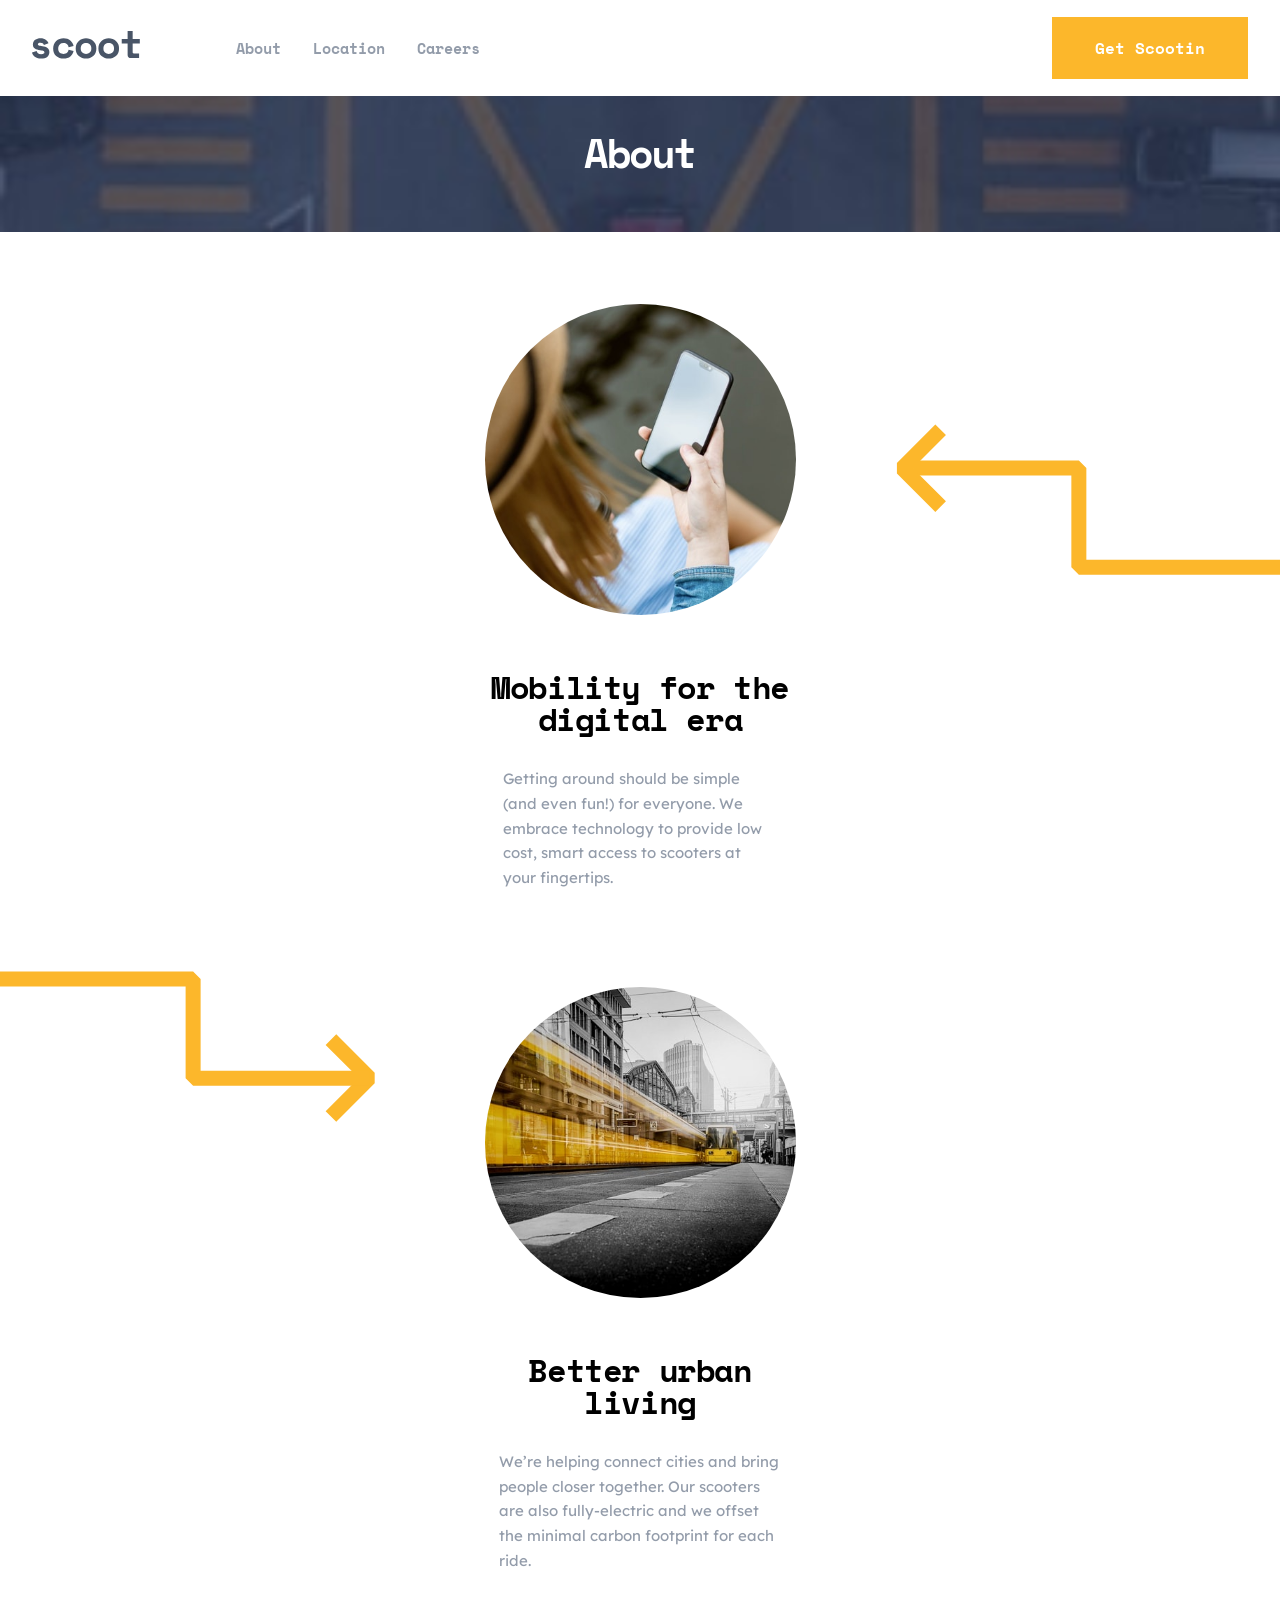
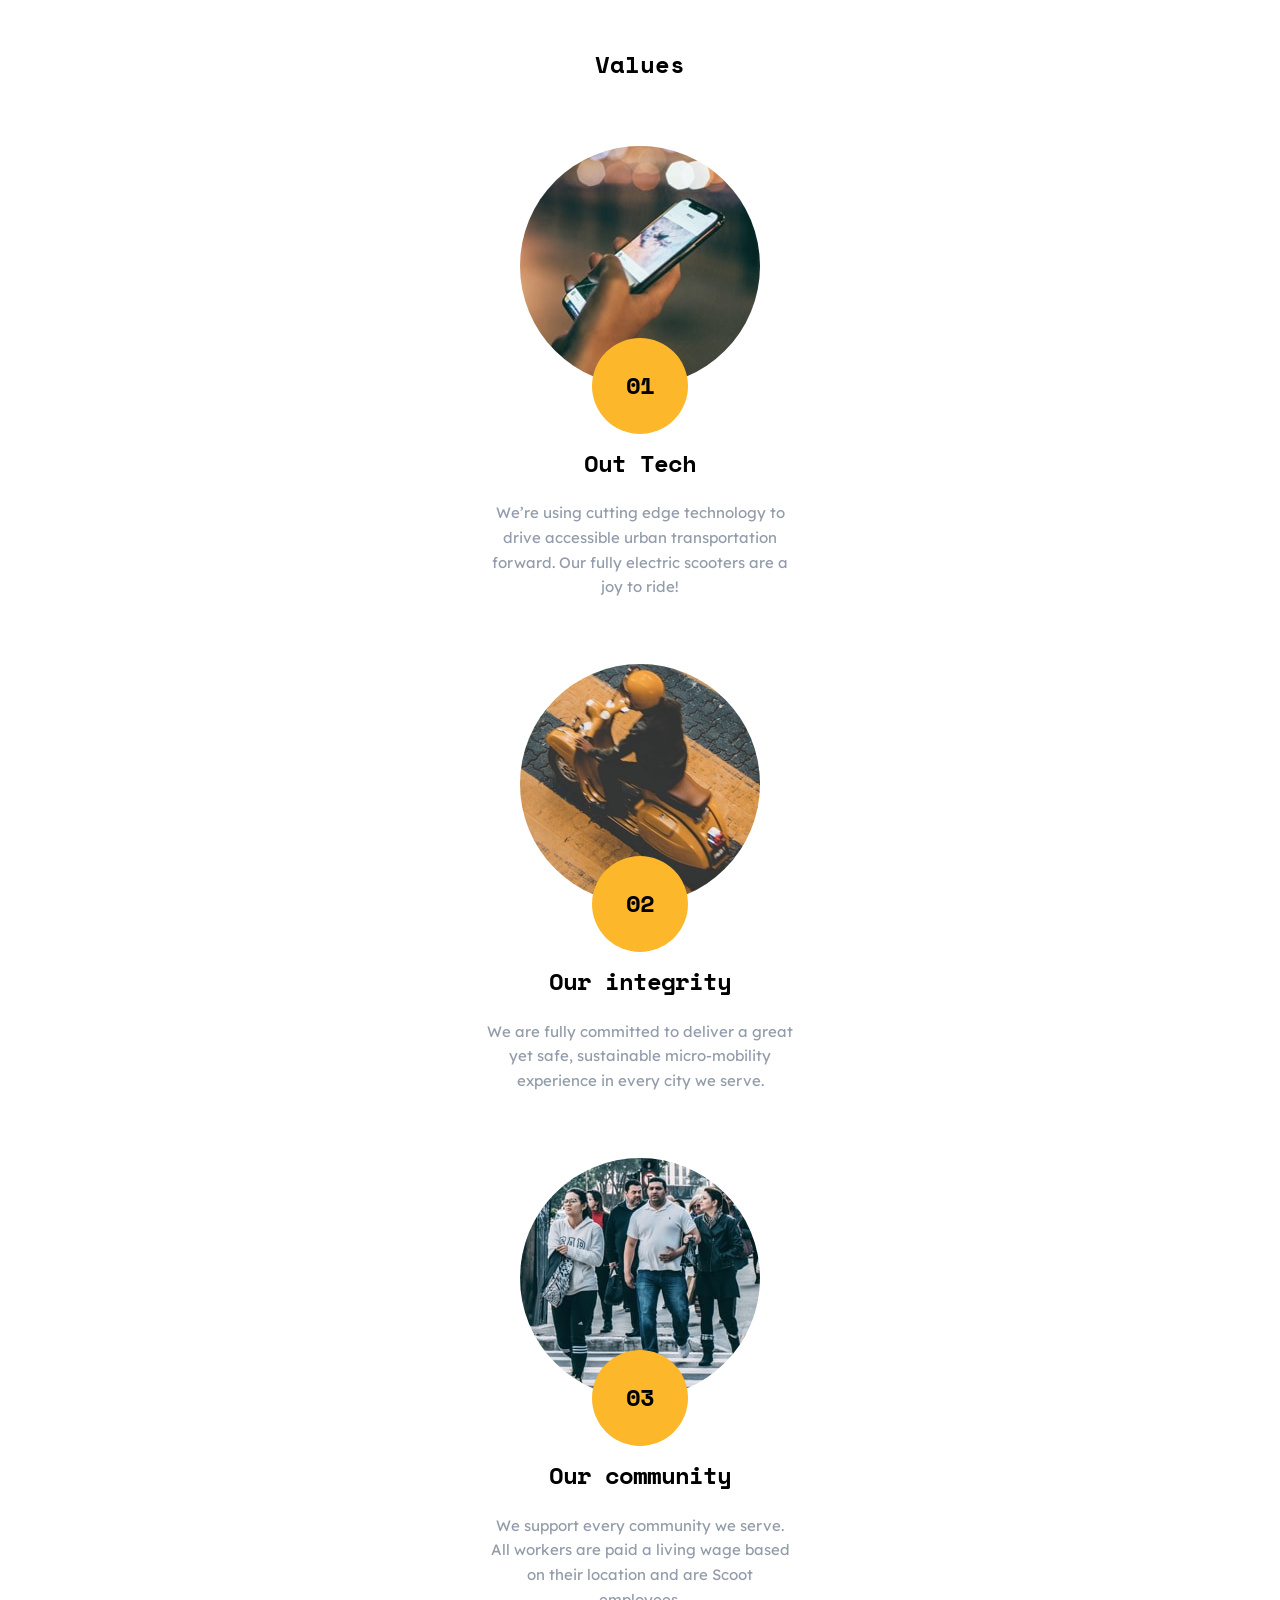
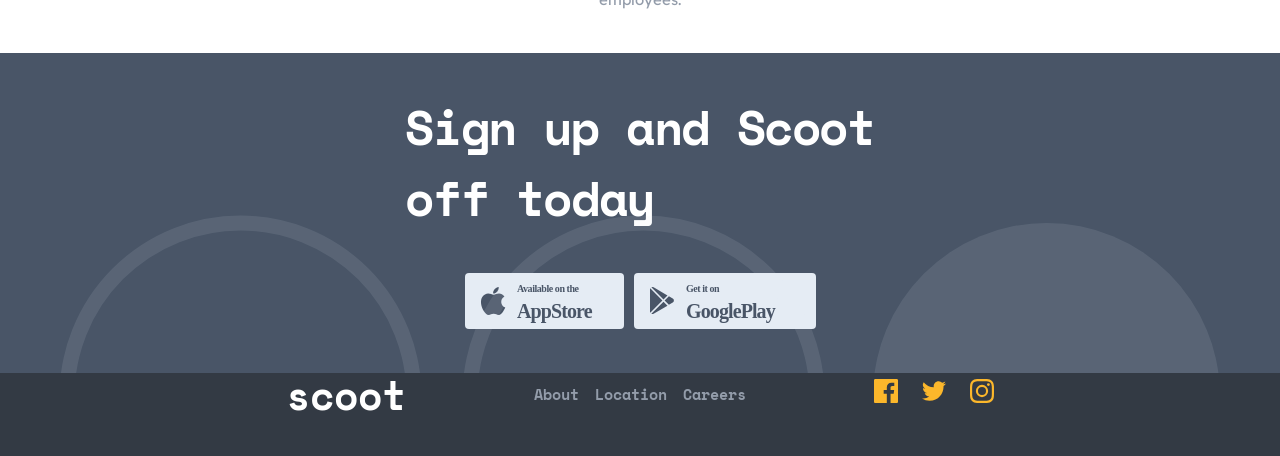
==== about.html @ b66b4c36 "feat: :sparkles: about.html added values section, html elements and styles" ====
<!doctype html>
<html lang="en">
  <head>
    <meta charset="UTF-8" />
    <meta name="viewport" content="width=device-width, initial-scale=1.0" />
    <link
      rel="icon"
      type="image/png"
      sizes="32x32"
      href="./images/favicon-32x32.png"
    />
    <link rel="stylesheet" href="about.css" />
    <script src="./script.js" defer></script>
    <title>Frontend Mentor | Scoot About</title>
  </head>
  <body>
    <div class="content-container">
      <header>
        <div class="logo-nav-wrapper">
          <div id="menuIcon" class="menu-icon"></div>
          <a href="index.html">
            <img class="header-logo" src="./assets/logo.svg" alt="scoot logo" />
          </a>
          <nav class="header-nav">
            <a class="header-link" href="#">About</a>
            <a class="header-link" href="#">Location</a>
            <a class="header-link" href="#">Careers</a>
          </nav>
        </div>
        <a class="header-btn" href="#">Get Scootin</a>
        <div id="mobileMenu" class="mobile-menu">
          <nav class="mobile-menu-nav">
            <a class="mobile-nav-link" href="#">About</a>
            <a class="mobile-nav-link" href="#">Location</a>
            <a class="mobile-nav-link" href="#">Careers</a>
          </nav>
          <a class="mobile-nav-button" href="#">Get Scootin</a>
        </div>
      </header>
      <main>
        <section class="about-header-section">
          <h1>About</h1>
        </section>
        <section class="about-hero-container">
          <article class="about-article">
            <img
              class="about-left-up-arrow"
              src="./assets/patterns/left-upward-arrow.svg"
              alt=""
            />
            <img
              class="article-image"
              src="./assets/images/digital-era.jpg"
              alt="Person holding a smartphone with a blank screen, wearing a light blue striped shirt and tan hat, standing outdoors against a blurred natural background. The scene conveys a contemporary, connected lifestyle with a calm and focused mood."
            />
            <div class="about-text-container">
              <h2 class="article-header">Mobility for the digital era</h2>
              <p class="article-text">
                Getting around should be simple (and even fun!) for everyone. We
                embrace technology to provide low cost, smart access to scooters
                at your fingertips.
              </p>
            </div>
          </article>
          <article class="about-article">
            <img
              class="about-right-down-arrow"
              src="./assets/patterns/right-arrow.svg"
              alt="Decorative right downward arrow pattern"
            />
            <img
              class="article-image"
              src="./assets/images/better-living.jpg"
              alt="Person holding a smartphone with a blank screen, wearing a light blue striped shirt and tan hat, standing outdoors against a blurred natural background. The scene conveys a contemporary, connected lifestyle with a calm and focused mood."
            />
            <div class="about-text-container">
              <h2 class="article-header header-two">Better urban living</h2>
              <p class="article-text article-text-two">
                We’re helping connect cities and bring people closer together.
                Our scooters are also fully-electric and we offset the minimal
                carbon footprint for each ride.
              </p>
            </div>
          </article>
        </section>
        <section class="values-section">
          <h2 class="values-header">Values</h2>
          <article class="value-item">
            <div class="value-image-container">
              <img
                class="value-image"
                src="./assets/images/our-tech.jpg"
                alt="A hand holding a smartphone with a thumb interacting with the touchscreen, showing a mobile app; blurred city lights in the background at night create a warm bokeh atmosphere, conveying a calm connected mood"
              />
              <div class="value-image-number-wrapper">
                <p class="value-number">01</p>
              </div>
            </div>
            <div class="value-text-container">
              <h3 class="value-sub-header">Out Tech</h3>
              <p class="value-main-text">
                We’re using cutting edge technology to drive accessible urban
                transportation forward. Our fully electric scooters are a joy to
                ride!
              </p>
            </div>
          </article>
          <article class="value-item">
            <div class="value-image-container">
              <img
                class="value-image"
                src="./assets/images/our-integrity.jpg"
                alt="Symbolic representation of integrity and trust"
              />
              <div class="value-image-number-wrapper">
                <p class="value-number">02</p>
              </div>
            </div>
            <div class="value-text-container">
              <h3 class="value-sub-header">Our integrity</h3>
              <p class="value-main-text">
                We are fully committed to deliver a great yet safe, sustainable
                micro-mobility experience in every city we serve.
              </p>
            </div>
          </article>
          <article class="value-item">
            <div class="value-image-container">
              <img
                class="value-image"
                src="./assets/images/our-community.jpg"
                alt="Community members coming together"
              />
              <div class="value-image-number-wrapper">
                <p class="value-number">03</p>
              </div>
            </div>
            <div class="value-text-container">
              <h3 class="value-sub-header">Our community</h3>
              <p class="value-main-text">
                We support every community we serve. All workers are paid a
                living wage based on their location and are Scoot employees.
              </p>
            </div>
          </article>
        </section>
      </main>
      <footer>
        <section class="download-section">
          <h2 class="download-title">Sign up and Scoot <br />off today</h2>
          <div class="download-links">
            <img
              class="store-link"
              src="./assets/icons/app-store.svg"
              alt="App Store download badge that reads Available on the AppStore"
              loading="lazy"
            />
            <img
              class="store-link"
              src="./assets/icons/google-play.svg"
              alt="Google Play download badge"
              loading="lazy"
            />
          </div>
          <img
            class="download-circles"
            src="./assets/patterns/semi-circles.svg"
            alt="Decorative semi-circle pattern"
          />
        </section>
        <section class="main-footer">
          <div class="footer-content">
            <h3 class="footer-title">scoot</h3>
            <nav class="footer-nav">
              <a class="footer-link" href="#">About</a>
              <a class="footer-link" href="#">Location</a>
              <a class="footer-link" href="#">Careers</a>
            </nav>
            <div class="social-link-container">
              <a class="social-link" href="#"
                ><img src="./assets/icons/facebook.svg" alt=""
              /></a>
              <a class="social-link" href="#"
                ><img src="./assets/icons/twitter.svg" alt=""
              /></a>
              <a class="social-link" href="#"
                ><img src="./assets/icons/instagram.svg" alt=""
              /></a>
            </div>
          </div>
        </section>
      </footer>
    </div>
  </body>
</html>
---- about.css ----
/* || Global Reset */

* {
  box-sizing: border-box;
  margin: 0;
  padding: 0;
}

/* || Colours & Font Styles */

:root {
  --neutral-950: #000;
  --neutral-300: #d8d8d8;
  --neutral-0: #fff;
  --slate-700: #333a44;
  --slate-600: #495567;
  --slate-400: #939caa;
  --slate-100: #e5ecf4;
  --slate-50: #f2f5f9;
  --amber-400: #fcb72b;
  --amber-50: #fff4df;
  --navy-800: #2f3b59;

  --txt-1-fs: 56px;
  --txt-1-ls: -2.5008px;
  --txt-1-fw: 700;
  --txt-2-fs: 48px;
  --txt-2-ls: -2px;
  --txt-2-fw: 700;
  --txt-3-fs: 40px;
  --txt-3-ls: -1.7504px;
  --txt-3-fw: 700;
  --txt-4-fs: 32px;
  --txt-4-ls: -1.4px;
  --txt-4-fw: 700;
  --txt-5-fs: 24px;
  --txt-5-ls: -1px;
  --txt-5-fw: 700;
  --txt-5-lh: 115%;
  --txt-6-fs: 20px;
  --txt-6-ls: 0.6px;
  --txt-6-fw: 700;
  --txt-6-lh: 120%;
  --txt-7-fs: 18px;
  --txt-7-ls: 0.8px;
  --txt-7-fw: 700;
  --txt-7-lh: 135%;
  --txt-8-fs: 15px;
  --txt-8-fw: 700;
  --txt-8-lh: 165%;
  --txt-9-fs: 10px;
  --txt-9-ls: 0.4496px;
  --txt-9-lh: 150%;
  --txt-9-fw: 700;
  --txt-10-fs: 15px;
  --txt-10-fw: 400;
  --txt-10-lh: 165%;
}

/* || Fonts */

@font-face {
  font-style: normal;
  font-weight: 400;
  src: url('./assets/fonts/space-mono-v17-latin-regular.woff2') format('woff2');
  font-family: 'Space Mono';
  font-display: swap;
}

@font-face {
  font-style: normal;
  font-weight: 700;
  src: url('./assets/fonts/space-mono-v17-latin-700.woff2') format('woff2');
  font-family: 'Space Mono';
  font-display: swap;
}

@font-face {
  font-style: normal;
  font-weight: 400;
  src: url('./assets/fonts/lexend-deca-v25-latin-regular.woff2') format('woff2');
  font-family: 'Lexend Deca';
  font-display: swap;
}

/* || Main Styles */

html {
  overflow-x: hidden;
  scroll-behavior: smooth;
}

body {
  overflow-x: hidden;
  scroll-behavior: smooth;
  font-family: 'Space Mono', Arial, Helvetica, sans-serif;
}

.content-container {
  margin-inline: auto;
  width: min(100%, 1440px);
  overflow-x: hidden;
}

/* Header */

header {
  position: fixed;
  top: 0;
  left: 50%;
  transform: translateX(-50%);
  z-index: 99;
  background-color: var(--neutral-0);
  padding: 24px 32px;
  width: min(100%, 1440px);
  max-width: 1440px;
}

.menu-icon {
  transition: background-image 0.2s ease-in-out;
  cursor: pointer;
  margin-inline-end: 117.8496px;
  background-image: url(./assets/icons/hamburger.svg);
  width: 20px;
  height: 16px;
}

.menu-icon-close {
  background-image: url(./assets/icons/close.svg);
}

.logo-nav-wrapper {
  display: flex;
  align-items: center;
  gap: 16px;
}

.header-logo {
  width: 75.5008px;
  height: 20px;
}

.header-nav {
  display: none;
  gap: 32px;
}

.header-btn {
  display: none;
  transition:
    background-color 0.2s,
    color 0.2s ease-in-out;
  cursor: pointer;
  border: 3.2px solid var(--amber-400);
  background-color: var(--amber-400);
  padding: 16px 40px;
  color: var(--neutral-0);
  font-weight: 700;
  font-family: 'Space Mono', Arial, Helvetica, sans-serif;
  text-decoration: none;
}

.header-btn:hover {
  background-color: var(--neutral-0);
  color: var(--amber-400);
}

.header-link {
  transition: color 0.2s ease-in-out;
  cursor: pointer;
  color: var(--slate-400);
  font-weight: var(--txt-8-fw);
  font-size: var(--txt-8-fs);
  line-height: var(--txt-8-lh);
  text-decoration: none;
}

.header-link:hover {
  color: var(--navy-800);
}

/* Mobile Menu */

.mobile-menu {
  display: flex;
  position: absolute;
  top: 68.8px;
  left: 0;
  flex-direction: column;
  justify-content: space-between;
  transform: translateX(-100%);
  opacity: 0;
  z-index: 99;
  transition: all 0.2s ease-in-out;
  background-color: var(--slate-700);
  padding: 24px 32px;
  width: 256px;
  height: 599px;
  pointer-events: none;
}

.show {
  transform: translateX(0%);
  opacity: 1;
  pointer-events: auto;
}

.mobile-menu-nav {
  display: flex;
  flex-direction: column;
  gap: 24px;
  margin-block-start: 16px;
}

.mobile-nav-link {
  transition: color 0.2s ease-in-out;
  cursor: pointer;
  color: var(--neutral-0);
  font-weight: var(--txt-8-fw);
  font-size: var(--txt-8-fs);
  line-height: var(--txt-8-lh);
  text-decoration: none;
}

.mobile-nav-link:hover {
  color: var(--amber-400);
}

.mobile-nav-button {
  display: block;
  transition:
    background-color 0.2s ease-in-out,
    color 0.2s ease-in-out;
  cursor: pointer;
  border: 3.2px solid var(--amber-400);
  background-color: var(--amber-400);
  padding: 16px 0;
  width: 182px;
  color: var(--neutral-0);
  font-weight: 700;
  font-family: 'Space Mono', Arial, Helvetica, sans-serif;
  text-align: center;
  text-decoration: none;
}

.mobile-nav-button:hover {
  background-color: transparent;
  color: var(--amber-400);
}

/* About Header Section */

.about-left-up-arrow {
  position: absolute;
  top: 7.5rem;
  right: -22.3rem;
}

.about-header-section {
  display: flex;
  justify-content: center;
  align-items: center;
  opacity: 0;
  transition: opacity 0.6s ease;
  margin: 4.5rem 0;
  background-image: url(./assets/images/about-hero-mobile.jpg);
  background-size: cover;
  height: 10rem;
}

h1 {
  color: var(--neutral-0);
  font-weight: var(--txt-3-fw);
  font-size: var(--txt-3-fs);
  letter-spacing: var(--txt-3-ls);
}

/* About Hero Section */

.about-hero-container {
  display: flex;
  flex-direction: column;
  gap: 6rem;
  opacity: 0;
  transition: opacity 0.6s ease;
  margin-block-end: 4.5rem;
}

.about-article {
  display: flex;
  position: relative;
  flex-direction: column;
  align-items: center;
  gap: 3.5rem;
}

.article-image {
  border-radius: 50%;
  width: 311px;
  height: 311px;
}

.about-text-container {
  display: flex;
  flex-direction: column;
  align-items: center;
  gap: 2rem;
}

.article-header {
  width: 20ch;
  color: var(--neutral-950);
  font-weight: var(--txt-4-fw);
  font-size: var(--txt-4-fs);
  line-height: 100%;
  letter-spacing: var(--txt-4-ls);
  text-align: center;
}

.header-two {
  width: 16ch;
}

.article-text {
  padding: 0 1rem;
  width: 34ch;
  color: var(--slate-400);
  font-weight: var(--txt-10-fw);
  font-size: var(--txt-10-fs);
  line-height: var(--txt-10-lh);
  font-family: 'Lexend Deca', Arial, Helvetica, sans-serif;
}

.article-text-two {
  width: 35ch;
}

.about-right-down-arrow {
  position: absolute;
  top: -1rem;
  left: -4.8rem;
}

/* Values Section */

.values-section {
  gap: 4rem;
  opacity: 0;
  transition: opacity 0.6s ease;
}

.values-section,
.value-item,
.value-image-container,
.value-text-container {
  display: flex;
  flex-direction: column;
  align-items: center;
}

.value-item {
  gap: 4rem;
}

.value-image-container {
  position: relative;
}

.value-image {
  border-radius: 50%;
}

.value-image-number-wrapper {
  display: flex;
  position: absolute;
  bottom: -3rem;
  justify-content: center;
  align-items: center;
  border-radius: 50%;
  background-color: var(--amber-400);
  width: 6rem;
  height: 6rem;
}

.value-number,
.value-sub-header {
  font-weight: var(--txt-5-fw);
  font-size: var(--txt-5-fs);
  line-height: var(--txt-5-lh);
  letter-spacing: var(--txt-5-ls);
}

.value-text-container {
  gap: 1.5rem;
  text-align: center;
}

.value-main-text {
  width: 34ch;
  color: var(--slate-400);
  font-weight: var(--txt-10-fw);
  font-size: var(--txt-10-fs);
  line-height: var(--txt-10-lh);
  font-family: 'Lexend Deca', Arial, Helvetica, sans-serif;
}

/* Download Section */

.download-section {
  display: flex;
  position: relative;
  flex-direction: column;
  justify-content: center;
  align-items: center;
  transform: translateY(40px);
  opacity: 0;
  transition:
    opacity 0.6s ease,
    transform 0.6s ease;
  background-color: var(--slate-600);
  height: 320px;
}

.download-title {
  margin-block-end: 40px;
  color: var(--neutral-0);
  font-weight: var(--txt-4-fw);
  font-size: clamp(var(--txt-4-fs), 5vw, 48px);
  letter-spacing: var(--txt-4-ls);
}

.store-link {
  cursor: pointer;
}

.download-circles {
  display: none;
  position: absolute;
  bottom: 0;
}

/* Main Footer */

.main-footer {
  display: flex;
  justify-content: center;
  align-items: center;
  background-color: var(--slate-700);
  height: 438px;
}

.footer-title {
  color: var(--neutral-0);
  font-size: 40px;
  text-align: center;
}

.footer-nav {
  display: flex;
  flex-direction: column;
  gap: 16px;
  margin-block-end: 48px;
}

.social-link-container {
  display: flex;
  gap: 24px;
}

.social-link {
  cursor: pointer;
}

.social-link:hover {
  animation: 1s jiggle;
}

@keyframes jiggle {
  0% {
    transform: rotate(-20deg);
  }
  25% {
    transform: rotate(40deg);
  }
  50% {
    transform: rotate(-40deg);
  }
  100% {
    transform: rotate(20deg);
  }
}

.footer-content {
  display: flex;
  flex-direction: column;
  gap: 40px;
}

.footer-link {
  transition: color 0.2s ease-in-out;
  color: var(--slate-400);
  font-weight: var(--txt-8-fw);
  font-size: var(--txt-8-fs);
  line-height: var(--txt-8-lh);
  text-align: center;
  text-decoration: none;
}

.footer-link:hover {
  color: var(--neutral-0);
}

/* Fade in for sections */

.section-visible {
  opacity: 1;
}

/* || Media Queries */

/* Tablet */

@media screen and (min-width: 720px) {
  header {
    display: flex;
    justify-content: space-between;
    align-items: center;
    width: 100%;
    height: 96px;
  }

  .menu-icon {
    display: none;
  }

  .logo-nav-wrapper {
    gap: 96px;
  }

  .header-logo {
    width: 107.8192px;
    height: 28.56px;
  }

  .header-nav {
    display: flex;
  }

  .header-btn {
    display: block;
  }

  .download-circles {
    display: block;
  }

  .main-footer {
    padding: 32px 0;
    height: auto;
  }

  .footer-content {
    gap: 128px;
  }

  .footer-content,
  .footer-nav {
    flex-direction: row;
  }

  .footer-nav,
  .social-link-container {
    align-items: center;
    margin-block-end: 0;
  }
}

/* Desktop */

@media screen and (min-width: 1440px) {
  header {
    padding: 48px 0;
    width: min(100%, 1440px);
  }

  .download-section {
    flex-direction: row;
    justify-content: space-between;
    padding: 0 128px;
  }

  .download-title {
    text-align: left;
  }

  .download-circles {
    right: -160px;
    bottom: 0;
  }

  .footer-content {
    justify-content: space-around;
    gap: 384px;
  }
}

@media (prefers-reduced-motion: reduce) {
  .section-visible {
    transform: none;
    opacity: none;
  }

  .social-link:hover {
    animation: none;
  }
}
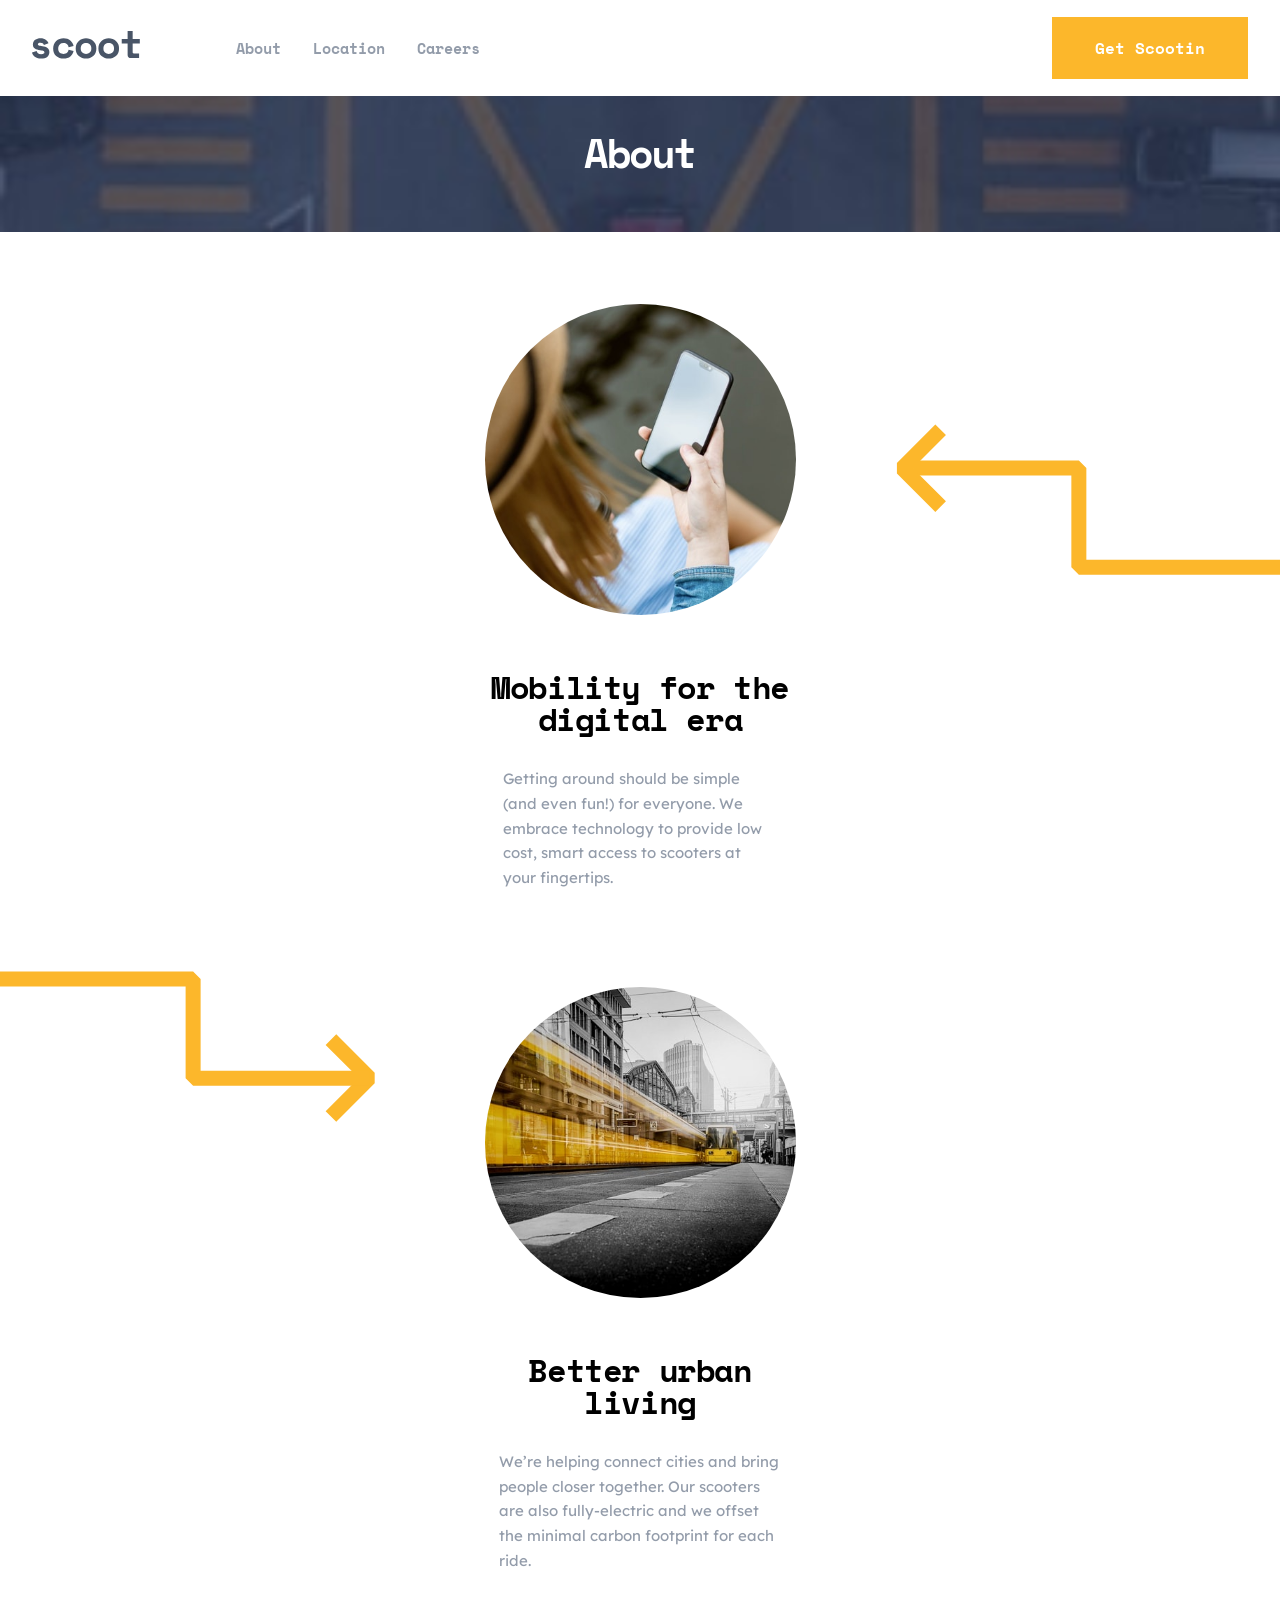
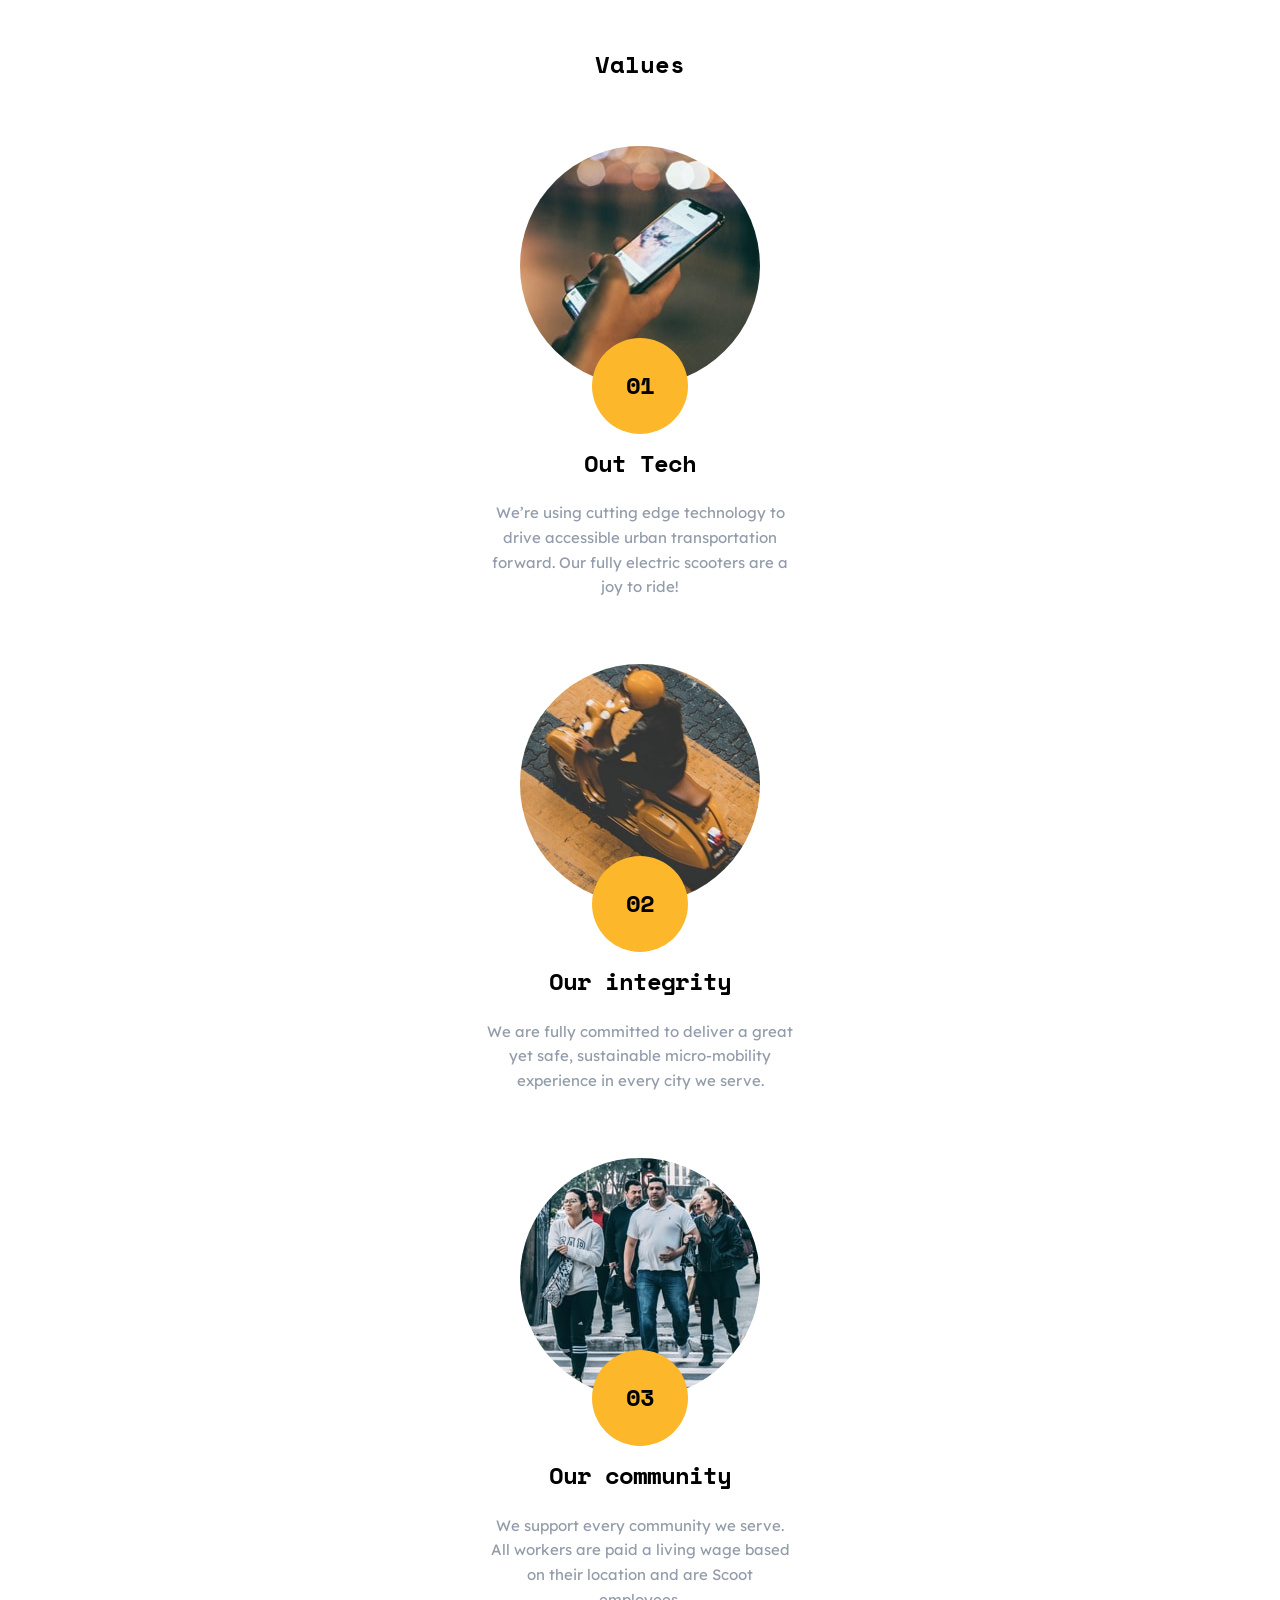
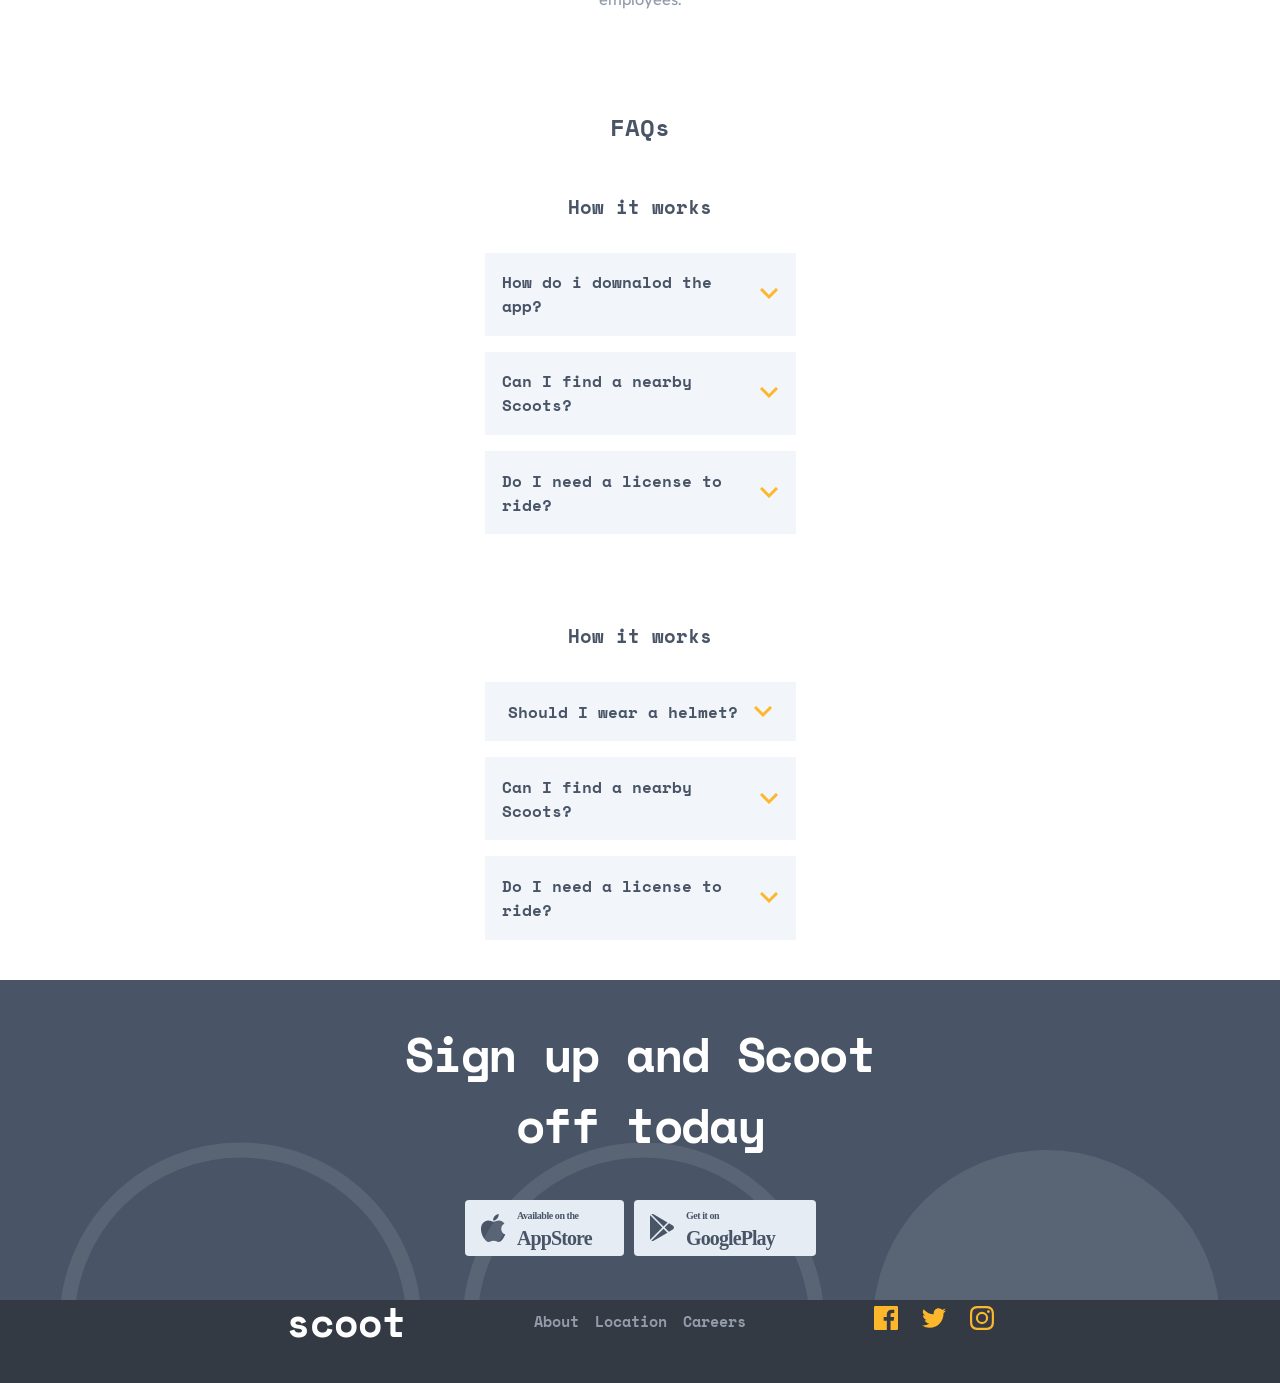
==== commit 625f6846: "feat: :sparkles: about.html FAQ Section added, html elements, styles & JS functionality" ====
--- a/about.html
+++ b/about.html
@@ -144,6 +144,111 @@
             </div>
           </article>
         </section>
+        <section class="faq-section">
+          <h2 class="faq-header">FAQs</h2>
+          <h3 class="faq-sub-header">How it works</h3>
+          <div class="faq-item-container faq-one">
+            <div class="faq-item">
+              <div class="faq-question-dropdown-wrapper">
+                <h4 class="faq-question">How do i downalod the app?</h4>
+                <img
+                  class="chevron"
+                  src="./assets/icons/chevron.svg"
+                  alt="chevron icon"
+                />
+              </div>
+              <p class="faq-answer">
+                To download the Scoot app, you can search “Scoot” in both the
+                App and Google Play stores. An even simpler way to do it would
+                be to click the relevant link at the bottom of this page and
+                you’ll be re-directed to the correct page.
+              </p>
+            </div>
+            <div class="faq-item">
+              <div class="faq-question-dropdown-wrapper">
+                <h4 class="faq-question">Can I find a nearby Scoots?</h4>
+                <img
+                  class="chevron"
+                  src="./assets/icons/chevron.svg"
+                  alt="chevron icon"
+                />
+              </div>
+              <p class="faq-answer">
+                To download the Scoot app, you can search “Scoot” in both the
+                App and Google Play stores. An even simpler way to do it would
+                be to click the relevant link at the bottom of this page and
+                you’ll be re-directed to the correct page.
+              </p>
+            </div>
+            <div class="faq-item">
+              <div class="faq-question-dropdown-wrapper">
+                <h4 class="faq-question">Do I need a license to ride?</h4>
+                <img
+                  class="chevron"
+                  src="./assets/icons/chevron.svg"
+                  alt="chevron icon"
+                />
+              </div>
+              <p class="faq-answer">
+                To download the Scoot app, you can search “Scoot” in both the
+                App and Google Play stores. An even simpler way to do it would
+                be to click the relevant link at the bottom of this page and
+                you’ll be re-directed to the correct page.
+              </p>
+            </div>
+          </div>
+          <h3 class="faq-sub-header">How it works</h3>
+          <div class="faq-item-container">
+            <div class="faq-item">
+              <div class="faq-question-dropdown-wrapper">
+                <h4 class="faq-question">Should I wear a helmet?</h4>
+                <img
+                  class="chevron"
+                  src="./assets/icons/chevron.svg"
+                  alt="chevron icon"
+                />
+              </div>
+              <p class="faq-answer">
+                Yes, please do! All cities have different laws. But we strongly
+                strongly strongly recommend always wearing a helmet regardless
+                of the local laws. We like you and we want you to be as safe as
+                possible while Scooting.
+              </p>
+            </div>
+            <div class="faq-item">
+              <div class="faq-question-dropdown-wrapper">
+                <h4 class="faq-question">Can I find a nearby Scoots?</h4>
+                <img
+                  class="chevron"
+                  src="./assets/icons/chevron.svg"
+                  alt="chevron icon"
+                />
+              </div>
+              <p class="faq-answer">
+                To download the Scoot app, you can search “Scoot” in both the
+                App and Google Play stores. An even simpler way to do it would
+                be to click the relevant link at the bottom of this page and
+                you’ll be re-directed to the correct page.
+              </p>
+            </div>
+            <div class="faq-item">
+              <div class="faq-question-dropdown-wrapper">
+                <h4 class="faq-question">Do I need a license to ride?</h4>
+                <img
+                  class="chevron"
+                  src="./assets/icons/chevron.svg"
+                  alt="chevron icon"
+                />
+              </div>
+              <p class="faq-answer">
+                To download the Scoot app, you can search “Scoot” in both the
+                App and Google Play stores. An even simpler way to do it would
+                be to click the relevant link at the bottom of this page and
+                you’ll be re-directed to the correct page.
+              </p>
+            </div>
+          </div>
+        </section>
       </main>
       <footer>
         <section class="download-section">
--- a/about.css
+++ b/about.css
@@ -347,6 +347,7 @@
   gap: 4rem;
   opacity: 0;
   transition: opacity 0.6s ease;
+  margin-block-end: 6rem;
 }
 
 .values-section,
@@ -404,6 +405,76 @@
   font-family: 'Lexend Deca', Arial, Helvetica, sans-serif;
 }
 
+/* FAQ Section */
+
+.faq-section,
+.faq-item-container,
+.faq-item {
+  display: flex;
+  flex-direction: column;
+  align-items: center;
+}
+
+.faq-item-container {
+  gap: 1rem;
+}
+.faq-header {
+  margin-block-end: 3rem;
+  color: var(--slate-600);
+}
+
+.faq-sub-header {
+  margin-block-end: 2rem;
+  color: var(--slate-600);
+}
+
+.faq-item {
+  display: flex;
+  flex-direction: column;
+
+  background-color: var(--slate-50);
+  padding: 1.1rem;
+  width: 19.4375rem;
+  height: auto;
+}
+
+.faq-question-dropdown-wrapper {
+  display: flex;
+  justify-content: space-between;
+  align-items: center;
+  gap: 1rem;
+}
+
+.faq-question {
+  color: var(--slate-600);
+}
+
+.faq-answer {
+  opacity: 0;
+  transition: opacity 0.2ms ease-in-out;
+  padding-top: 0;
+  height: 0;
+  color: var(--slate-400);
+  font-weight: var(--txt-10-fw);
+  font-size: var(--txt-10-fs);
+  line-height: var(--txt-10-lh);
+  font-family: 'Lexend Deca', Arial, Helvetica, sans-serif;
+  letter-spacing: var(--txt-10-ls);
+}
+
+.faq-answer.show-answer {
+  opacity: 1;
+  padding-top: 1.5rem;
+  height: auto;
+}
+
+.faq-one {
+  margin-block-end: 5.5rem;
+}
+.chevron {
+  cursor: pointer;
+}
+
 /* Download Section */
 
 .download-section {
@@ -427,6 +498,7 @@
   font-weight: var(--txt-4-fw);
   font-size: clamp(var(--txt-4-fs), 5vw, 48px);
   letter-spacing: var(--txt-4-ls);
+  text-align: center;
 }
 
 .store-link {
@@ -445,6 +517,8 @@
   display: flex;
   justify-content: center;
   align-items: center;
+  opacity: 0;
+  transition: opacity 0.6s;
   background-color: var(--slate-700);
   height: 438px;
 }
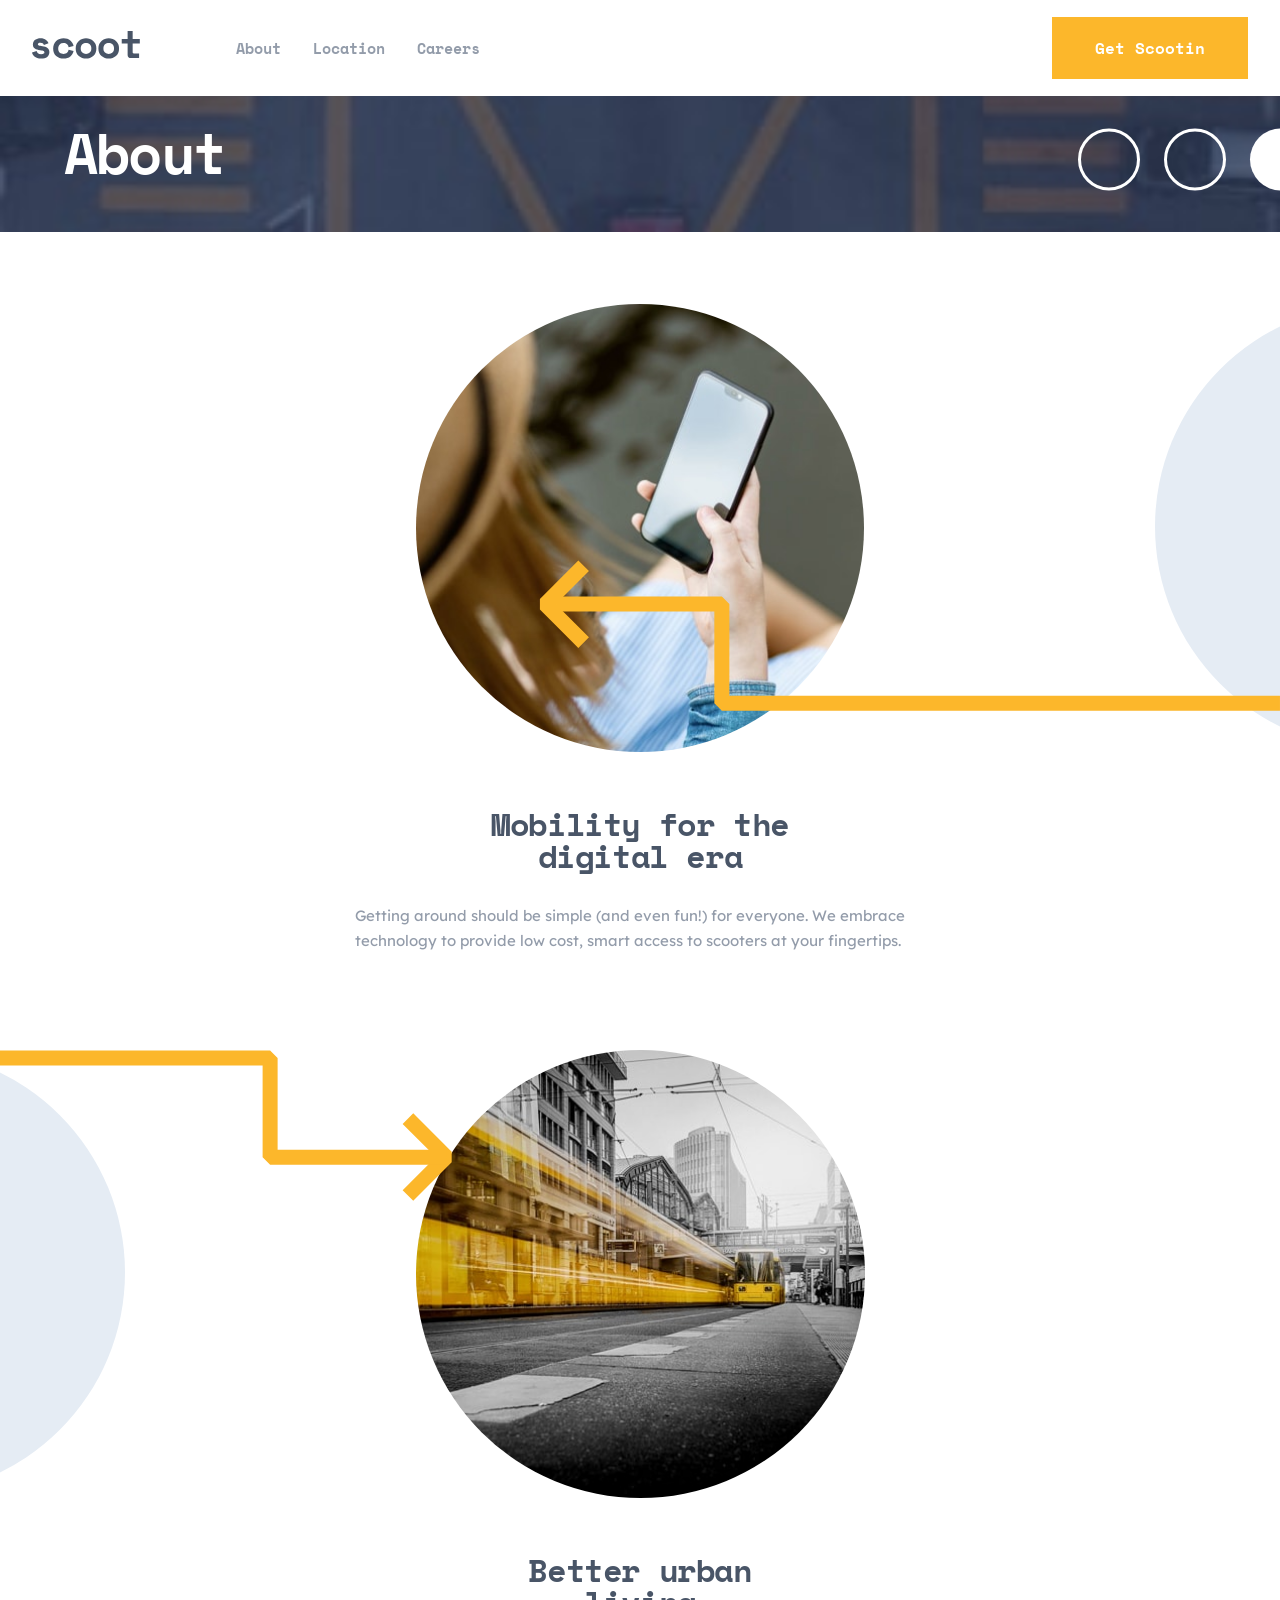
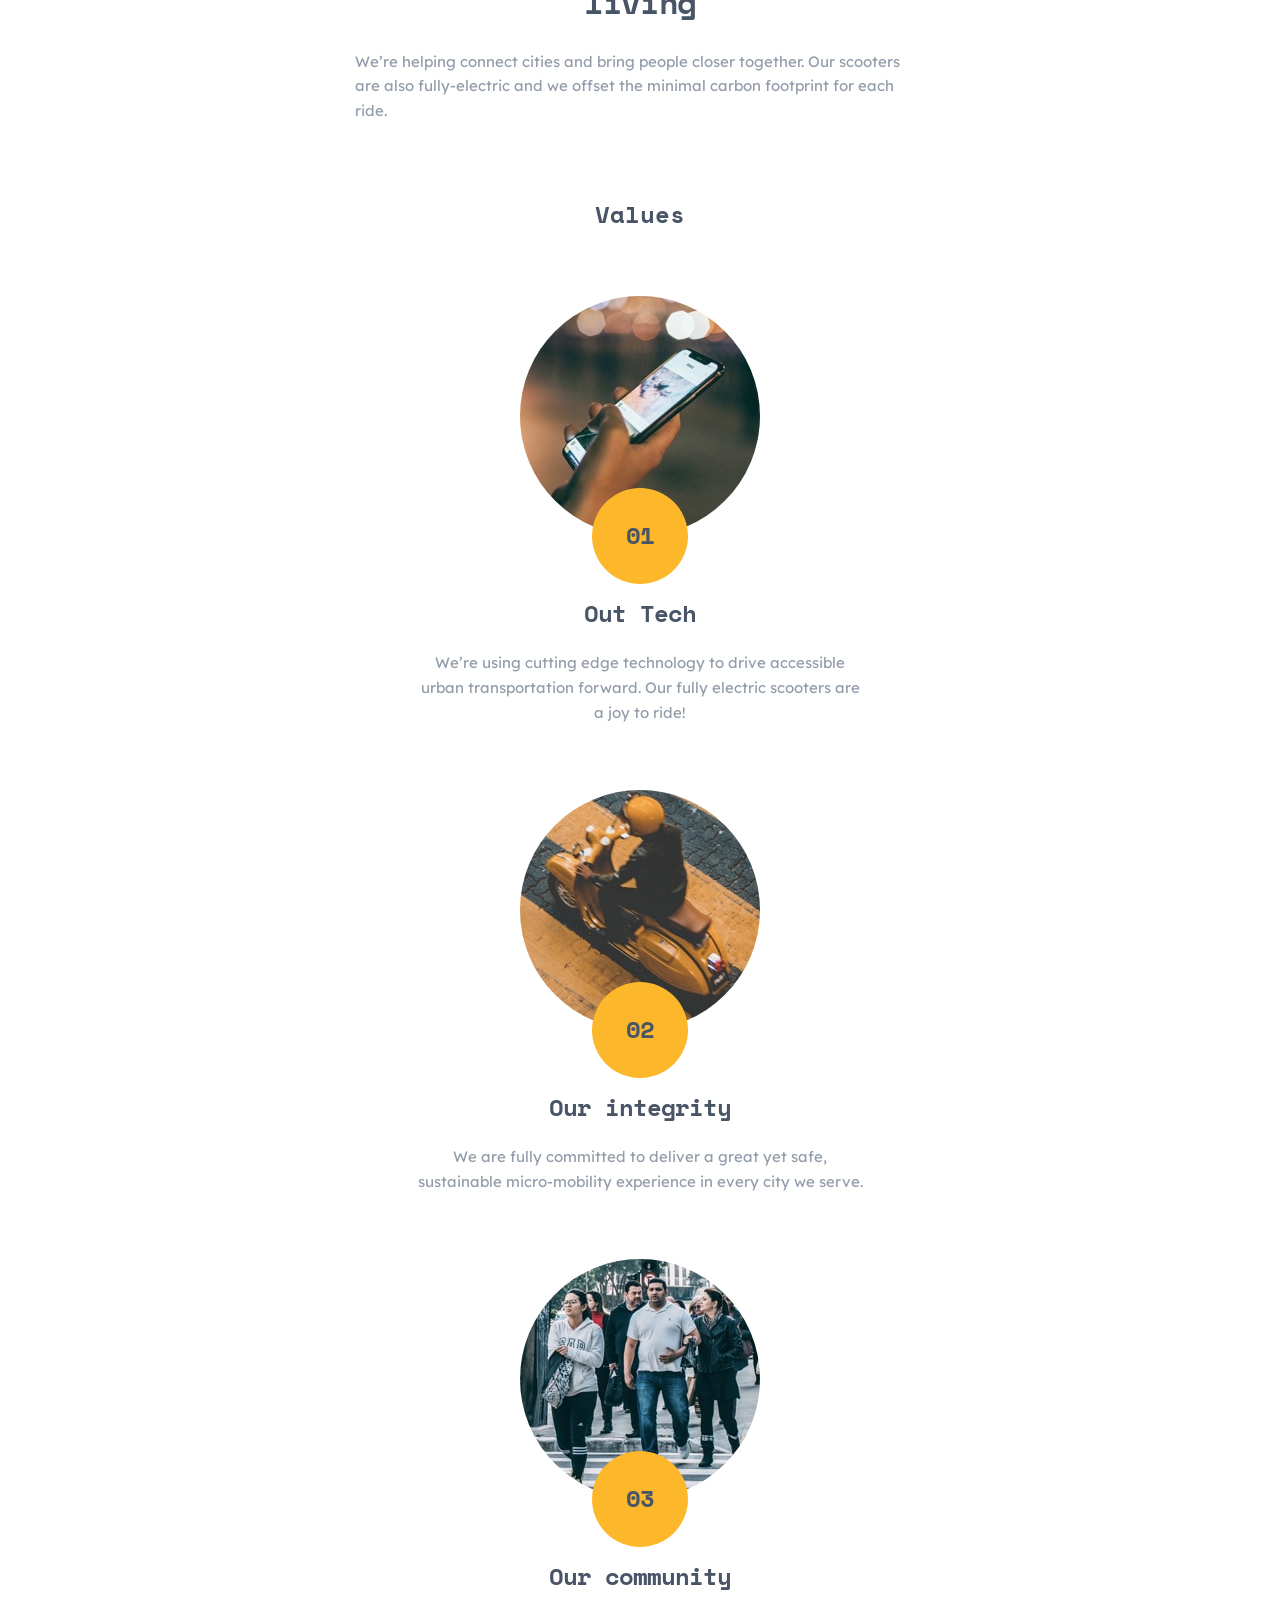
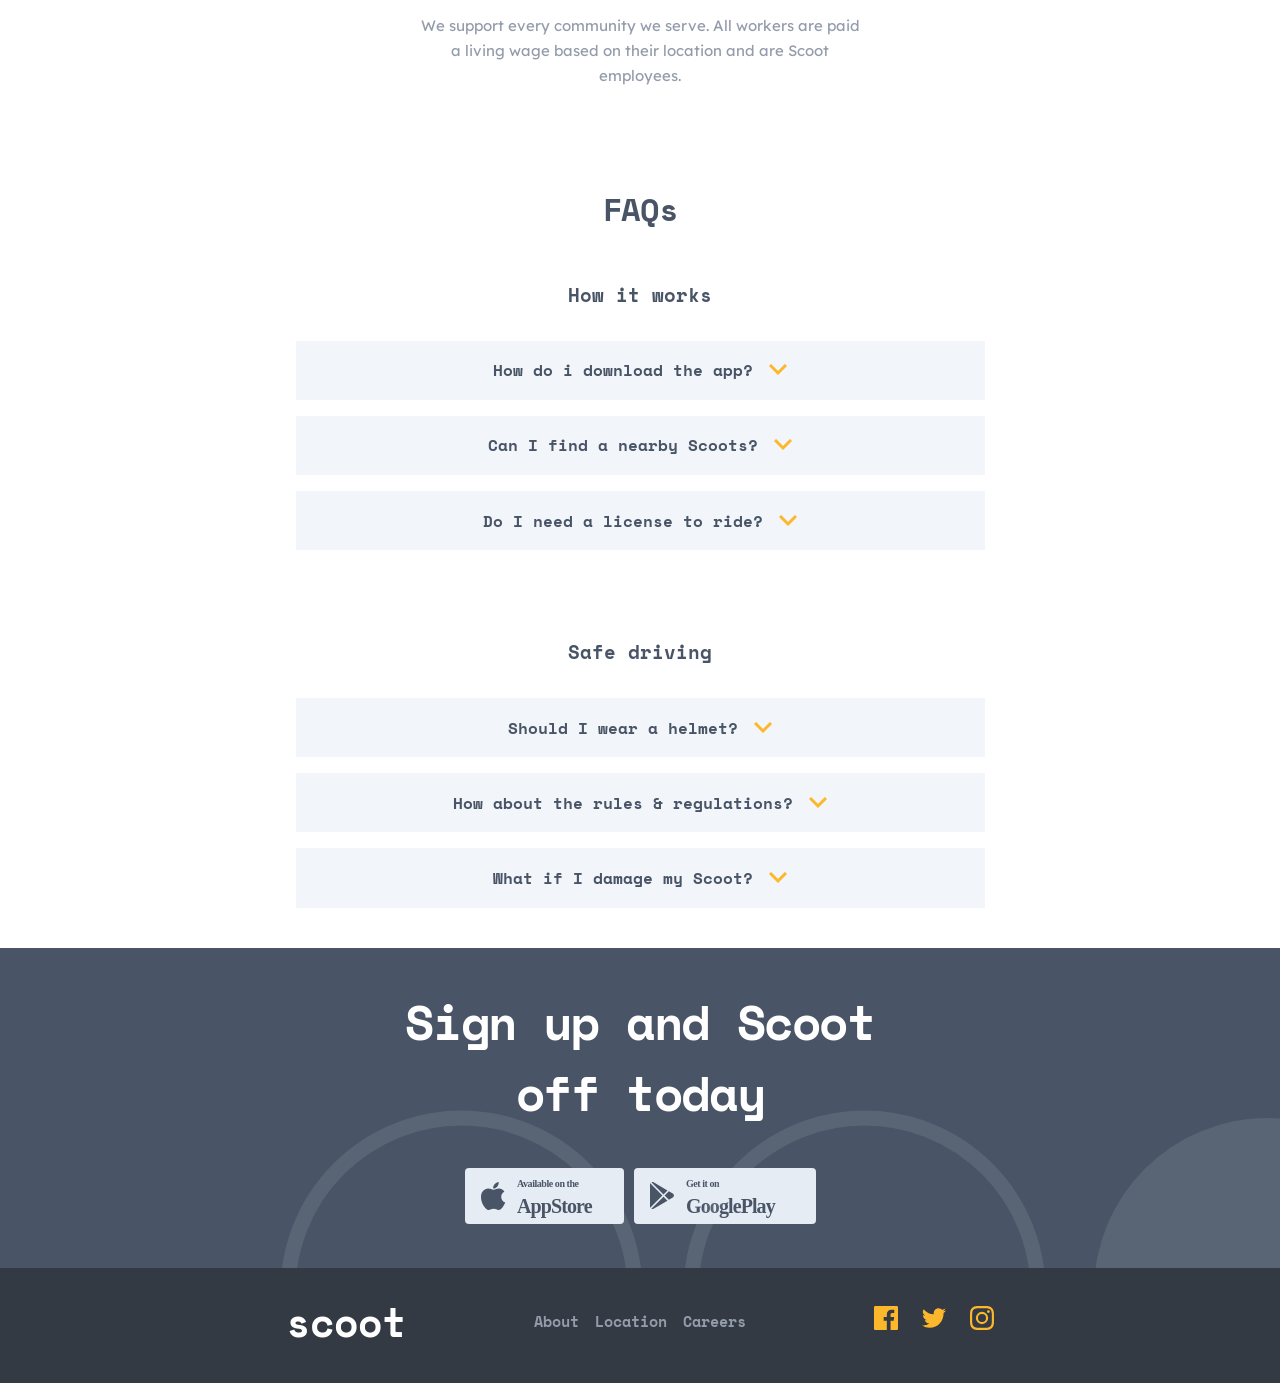
==== commit 316f61a7: "style: :lipstick: about.html tablet view added" ====
--- a/about.html
+++ b/about.html
@@ -40,9 +40,19 @@
       <main>
         <section class="about-header-section">
           <h1>About</h1>
+          <img
+            class="header-circles"
+            src="./assets/patterns/white-circles.svg"
+            alt=""
+          />
         </section>
         <section class="about-hero-container">
           <article class="about-article">
+            <img
+              class="article-one-circle"
+              src="./assets/patterns/circle.svg"
+              alt=""
+            />
             <img
               class="about-left-up-arrow"
               src="./assets/patterns/left-upward-arrow.svg"
@@ -63,6 +73,11 @@
             </div>
           </article>
           <article class="about-article">
+            <img
+              class="article-two-circle"
+              src="./assets/patterns/circle.svg"
+              alt=""
+            />
             <img
               class="about-right-down-arrow"
               src="./assets/patterns/right-arrow.svg"
@@ -150,7 +165,7 @@
           <div class="faq-item-container faq-one">
             <div class="faq-item">
               <div class="faq-question-dropdown-wrapper">
-                <h4 class="faq-question">How do i downalod the app?</h4>
+                <h4 class="faq-question">How do i download the app?</h4>
                 <img
                   class="chevron"
                   src="./assets/icons/chevron.svg"
@@ -174,10 +189,9 @@
                 />
               </div>
               <p class="faq-answer">
-                To download the Scoot app, you can search “Scoot” in both the
-                App and Google Play stores. An even simpler way to do it would
-                be to click the relevant link at the bottom of this page and
-                you’ll be re-directed to the correct page.
+                Definitely! Simply open up the app and allow us to find your
+                location while using it. We'll show you all of the closest
+                Scoots and some extra useful information.
               </p>
             </div>
             <div class="faq-item">
@@ -190,14 +204,12 @@
                 />
               </div>
               <p class="faq-answer">
-                To download the Scoot app, you can search “Scoot” in both the
-                App and Google Play stores. An even simpler way to do it would
-                be to click the relevant link at the bottom of this page and
-                you’ll be re-directed to the correct page.
+                Yup! We provide information inside the app regarding local laws
+                and the license you need to be able to ride our Scoots.
               </p>
             </div>
           </div>
-          <h3 class="faq-sub-header">How it works</h3>
+          <h3 class="faq-sub-header">Safe driving</h3>
           <div class="faq-item-container">
             <div class="faq-item">
               <div class="faq-question-dropdown-wrapper">
@@ -217,34 +229,34 @@
             </div>
             <div class="faq-item">
               <div class="faq-question-dropdown-wrapper">
-                <h4 class="faq-question">Can I find a nearby Scoots?</h4>
-                <img
-                  class="chevron"
-                  src="./assets/icons/chevron.svg"
-                  alt="chevron icon"
-                />
-              </div>
-              <p class="faq-answer">
-                To download the Scoot app, you can search “Scoot” in both the
-                App and Google Play stores. An even simpler way to do it would
-                be to click the relevant link at the bottom of this page and
-                you’ll be re-directed to the correct page.
-              </p>
-            </div>
-            <div class="faq-item">
-              <div class="faq-question-dropdown-wrapper">
-                <h4 class="faq-question">Do I need a license to ride?</h4>
-                <img
-                  class="chevron"
-                  src="./assets/icons/chevron.svg"
-                  alt="chevron icon"
-                />
-              </div>
-              <p class="faq-answer">
-                To download the Scoot app, you can search “Scoot” in both the
-                App and Google Play stores. An even simpler way to do it would
-                be to click the relevant link at the bottom of this page and
-                you’ll be re-directed to the correct page.
+                <h4 class="faq-question">How about the rules & regulations?</h4>
+                <img
+                  class="chevron"
+                  src="./assets/icons/chevron.svg"
+                  alt="chevron icon"
+                />
+              </div>
+              <p class="faq-answer">
+                Now is not the time to be a rule breaker. Be sure you're
+                complying with all local laws and regulations. Also, just be a
+                good human being. Be sure not to park your Scoot where it can
+                block access to buildings or get in people's way.
+              </p>
+            </div>
+            <div class="faq-item">
+              <div class="faq-question-dropdown-wrapper">
+                <h4 class="faq-question">What if I damage my Scoot?</h4>
+                <img
+                  class="chevron"
+                  src="./assets/icons/chevron.svg"
+                  alt="chevron icon"
+                />
+              </div>
+              <p class="faq-answer">
+                Be sure to read our terms and conditions carefully. Not the most
+                fun job we know but we make it as clear as possible. There's an
+                option to add insurance for each trip, or you can sign up for
+                annual insurance if you're a regular Scooter.
               </p>
             </div>
           </div>
--- a/about.css
+++ b/about.css
@@ -256,8 +256,15 @@
   right: -22.3rem;
 }
 
+.article-one-circle {
+  display: none;
+  position: absolute;
+  right: -20rem;
+}
+
 .about-header-section {
   display: flex;
+  position: relative;
   justify-content: center;
   align-items: center;
   opacity: 0;
@@ -271,8 +278,15 @@
 h1 {
   color: var(--neutral-0);
   font-weight: var(--txt-3-fw);
-  font-size: var(--txt-3-fs);
+  font-size: clamp(var(--txt-3-fs), 5vw, 3.5rem);
   letter-spacing: var(--txt-3-ls);
+}
+
+.header-circles {
+  display: none;
+  position: absolute;
+  top: 3.5rem;
+  right: -2rem;
 }
 
 /* About Hero Section */
@@ -310,6 +324,7 @@
 .article-header {
   width: 20ch;
   color: var(--neutral-950);
+  color: var(--slate-600);
   font-weight: var(--txt-4-fw);
   font-size: var(--txt-4-fs);
   line-height: 100%;
@@ -341,6 +356,13 @@
   left: -4.8rem;
 }
 
+.article-two-circle {
+  display: block;
+  position: absolute;
+  top: 0;
+  left: -20rem;
+}
+
 /* Values Section */
 
 .values-section {
@@ -348,6 +370,12 @@
   opacity: 0;
   transition: opacity 0.6s ease;
   margin-block-end: 6rem;
+}
+
+.values-header,
+.value-sub-header,
+.value-number {
+  color: var(--slate-600);
 }
 
 .values-section,
@@ -421,6 +449,9 @@
 .faq-header {
   margin-block-end: 3rem;
   color: var(--slate-600);
+  font-weight: var(--txt-4-fw);
+  font-size: var(--txt-4-fs);
+  letter-spacing: var(--txt-4-ls);
 }
 
 .faq-sub-header {
@@ -472,7 +503,12 @@
   margin-block-end: 5.5rem;
 }
 .chevron {
+  transition: transform 0.1s ease-in-out;
   cursor: pointer;
+}
+
+.chevron-open {
+  transform: rotate(180deg);
 }
 
 /* Download Section */
@@ -506,8 +542,9 @@
 }
 
 .download-circles {
-  display: none;
+  display: block;
   position: absolute;
+  right: -10rem;
   bottom: 0;
 }
 
@@ -624,6 +661,50 @@
     display: block;
   }
 
+  .about-header-section {
+    justify-content: flex-start;
+    padding: 0 4rem;
+  }
+
+  .header-circles {
+    display: block;
+  }
+
+  .article-image {
+    width: auto;
+    height: 28rem;
+  }
+
+  .about-left-up-arrow {
+    top: 16rem;
+    right: 0;
+  }
+
+  .about-right-down-arrow {
+    top: 0;
+    left: 0;
+  }
+
+  .article-one-circle {
+    display: block;
+  }
+
+  .article-two-circle {
+    display: block;
+  }
+
+  .article-text {
+    width: 67ch;
+  }
+
+  .value-main-text {
+    width: 50ch;
+  }
+
+  .faq-item {
+    width: 43.0625rem;
+  }
+
   .download-circles {
     display: block;
   }
@@ -635,6 +716,7 @@
 
   .footer-content {
     gap: 128px;
+    padding-top: 2rem;
   }
 
   .footer-content,
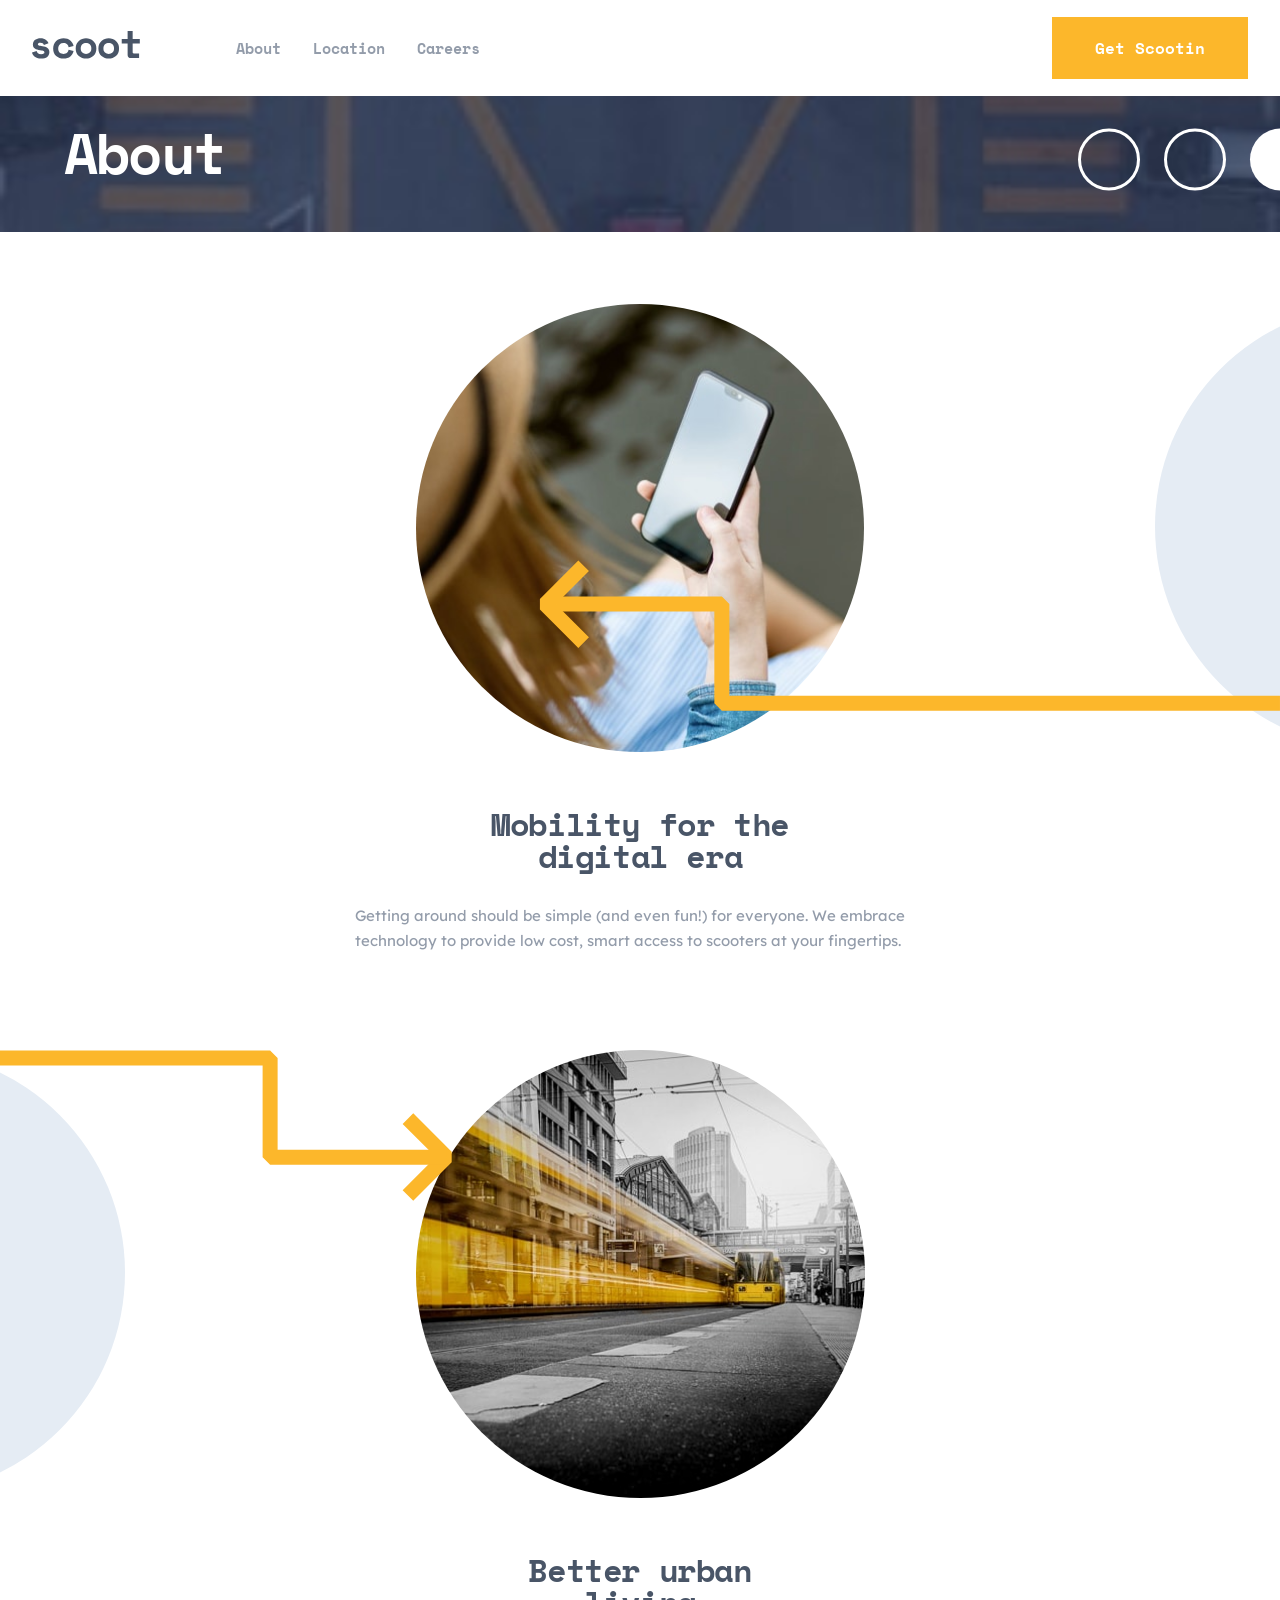
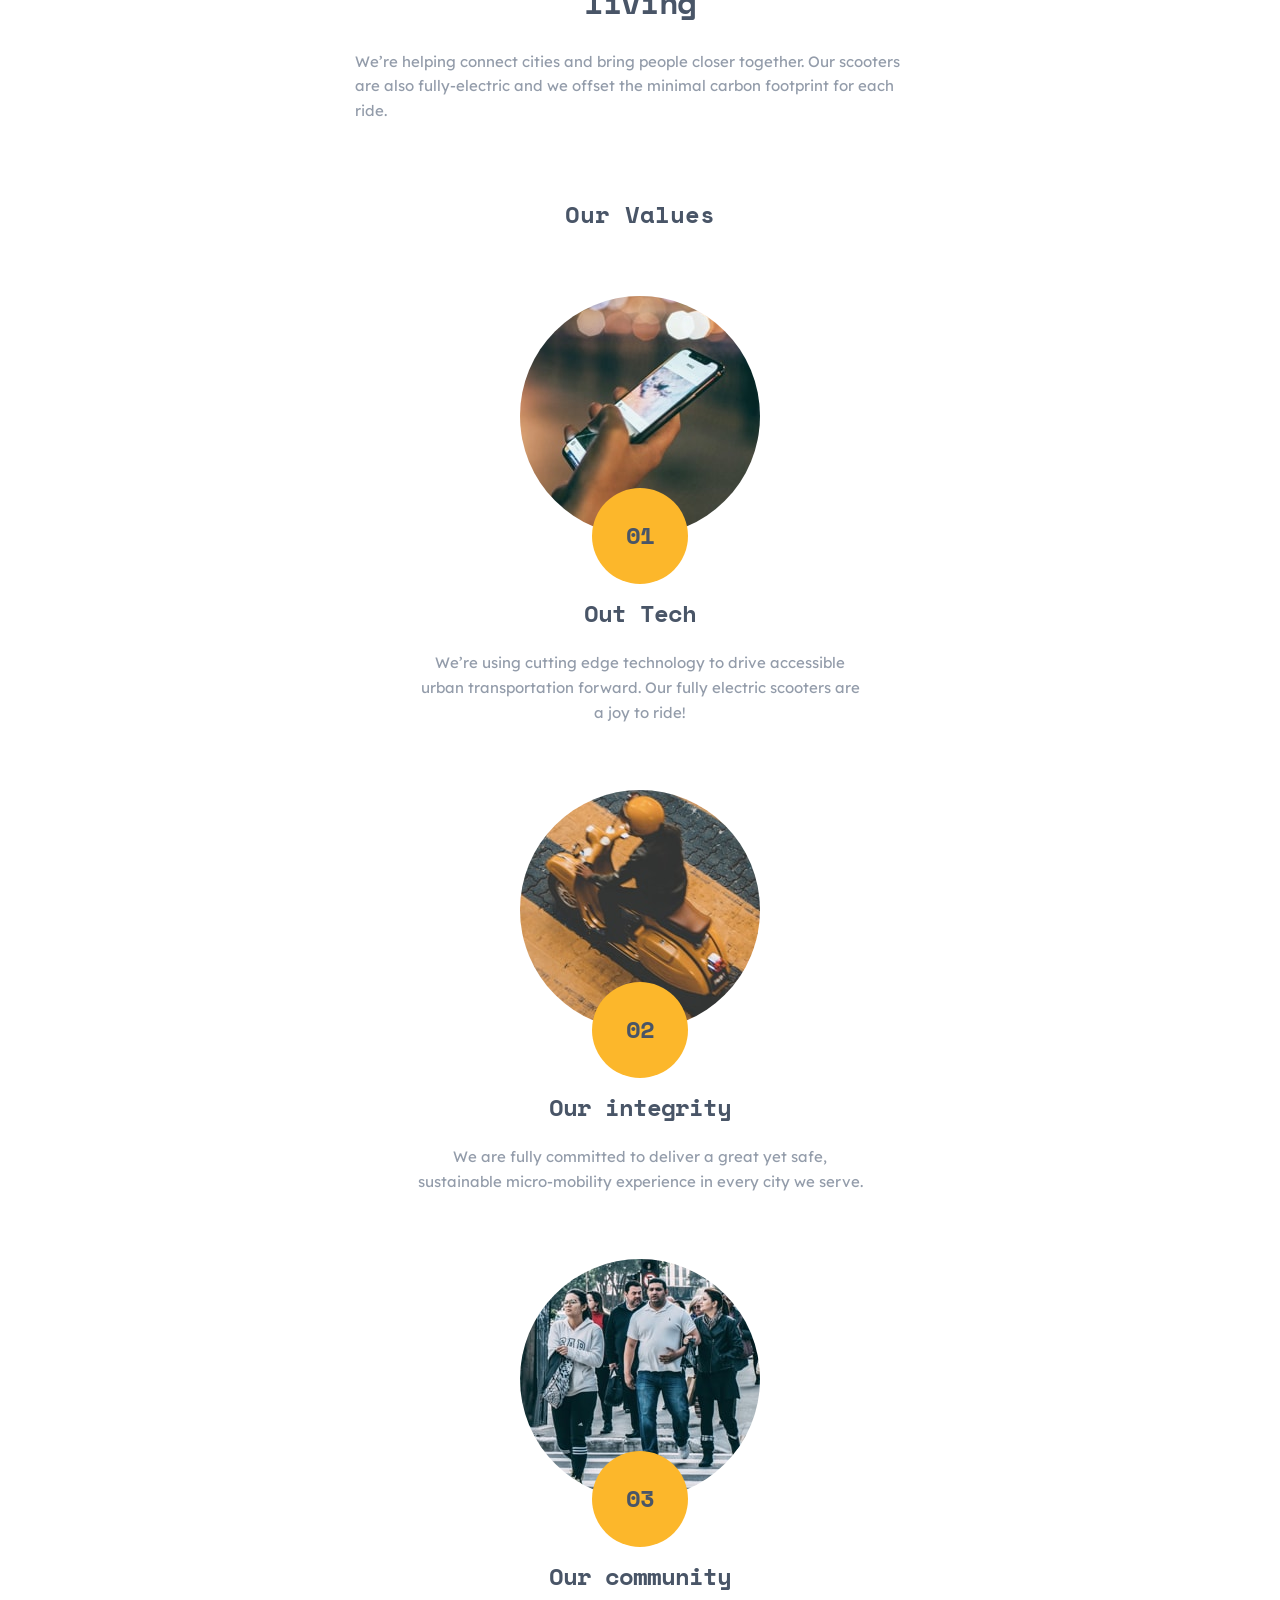
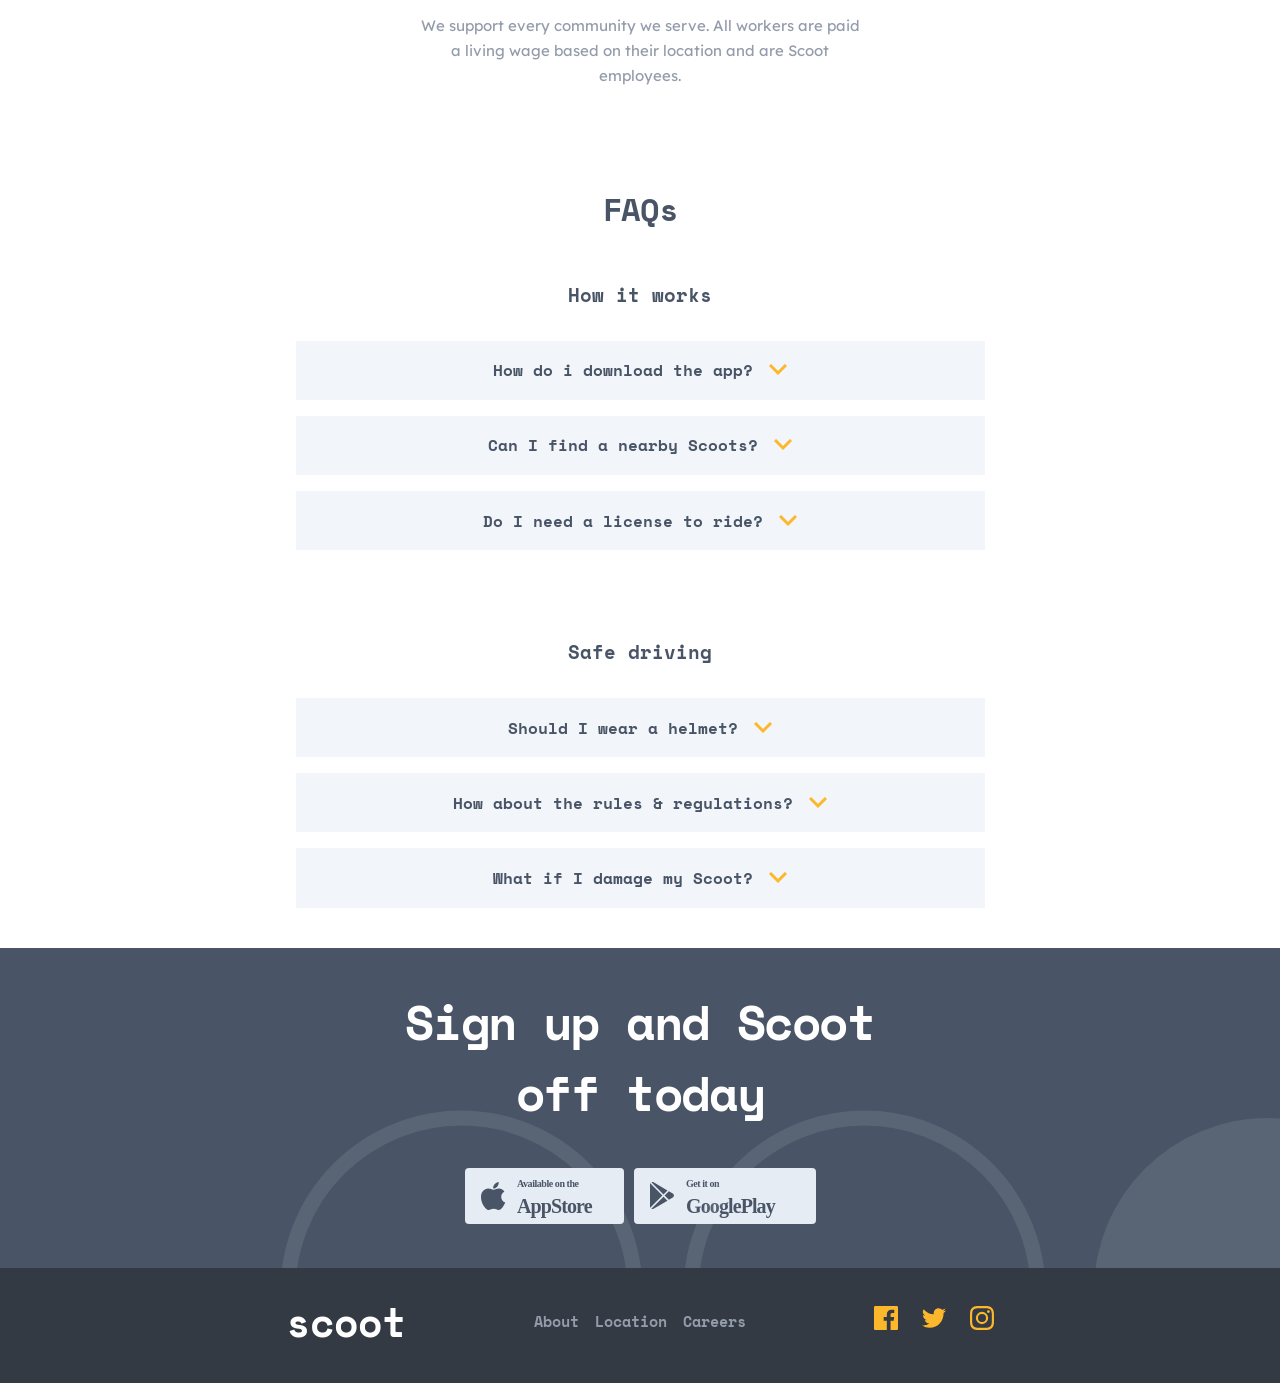
==== commit db41f69b: "style: desktop view added" ====
--- a/about.html
+++ b/about.html
@@ -47,7 +47,7 @@
           />
         </section>
         <section class="about-hero-container">
-          <article class="about-article">
+          <article class="about-article about-article-one">
             <img
               class="article-one-circle"
               src="./assets/patterns/circle.svg"
@@ -72,7 +72,7 @@
               </p>
             </div>
           </article>
-          <article class="about-article">
+          <article class="about-article about-article-two">
             <img
               class="article-two-circle"
               src="./assets/patterns/circle.svg"
@@ -99,165 +99,173 @@
           </article>
         </section>
         <section class="values-section">
-          <h2 class="values-header">Values</h2>
-          <article class="value-item">
-            <div class="value-image-container">
-              <img
-                class="value-image"
-                src="./assets/images/our-tech.jpg"
-                alt="A hand holding a smartphone with a thumb interacting with the touchscreen, showing a mobile app; blurred city lights in the background at night create a warm bokeh atmosphere, conveying a calm connected mood"
-              />
-              <div class="value-image-number-wrapper">
-                <p class="value-number">01</p>
-              </div>
-            </div>
-            <div class="value-text-container">
-              <h3 class="value-sub-header">Out Tech</h3>
-              <p class="value-main-text">
-                We’re using cutting edge technology to drive accessible urban
-                transportation forward. Our fully electric scooters are a joy to
-                ride!
-              </p>
-            </div>
-          </article>
-          <article class="value-item">
-            <div class="value-image-container">
-              <img
-                class="value-image"
-                src="./assets/images/our-integrity.jpg"
-                alt="Symbolic representation of integrity and trust"
-              />
-              <div class="value-image-number-wrapper">
-                <p class="value-number">02</p>
-              </div>
-            </div>
-            <div class="value-text-container">
-              <h3 class="value-sub-header">Our integrity</h3>
-              <p class="value-main-text">
-                We are fully committed to deliver a great yet safe, sustainable
-                micro-mobility experience in every city we serve.
-              </p>
-            </div>
-          </article>
-          <article class="value-item">
-            <div class="value-image-container">
-              <img
-                class="value-image"
-                src="./assets/images/our-community.jpg"
-                alt="Community members coming together"
-              />
-              <div class="value-image-number-wrapper">
-                <p class="value-number">03</p>
-              </div>
-            </div>
-            <div class="value-text-container">
-              <h3 class="value-sub-header">Our community</h3>
-              <p class="value-main-text">
-                We support every community we serve. All workers are paid a
-                living wage based on their location and are Scoot employees.
-              </p>
-            </div>
-          </article>
+          <h2 class="values-header">Our Values</h2>
+          <div class="value-item-container">
+            <article class="value-item">
+              <div class="value-image-container">
+                <img
+                  class="value-image"
+                  src="./assets/images/our-tech.jpg"
+                  alt="A hand holding a smartphone with a thumb interacting with the touchscreen, showing a mobile app; blurred city lights in the background at night create a warm bokeh atmosphere, conveying a calm connected mood"
+                />
+                <div class="value-image-number-wrapper">
+                  <p class="value-number">01</p>
+                </div>
+              </div>
+              <div class="value-text-container">
+                <h3 class="value-sub-header">Out Tech</h3>
+                <p class="value-main-text">
+                  We’re using cutting edge technology to drive accessible urban
+                  transportation forward. Our fully electric scooters are a joy
+                  to ride!
+                </p>
+              </div>
+            </article>
+            <article class="value-item">
+              <div class="value-image-container">
+                <img
+                  class="value-image"
+                  src="./assets/images/our-integrity.jpg"
+                  alt="Symbolic representation of integrity and trust"
+                />
+                <div class="value-image-number-wrapper">
+                  <p class="value-number">02</p>
+                </div>
+              </div>
+              <div class="value-text-container">
+                <h3 class="value-sub-header">Our integrity</h3>
+                <p class="value-main-text">
+                  We are fully committed to deliver a great yet safe,
+                  sustainable micro-mobility experience in every city we serve.
+                </p>
+              </div>
+            </article>
+            <article class="value-item">
+              <div class="value-image-container">
+                <img
+                  class="value-image"
+                  src="./assets/images/our-community.jpg"
+                  alt="Community members coming together"
+                />
+                <div class="value-image-number-wrapper">
+                  <p class="value-number">03</p>
+                </div>
+              </div>
+              <div class="value-text-container">
+                <h3 class="value-sub-header">Our community</h3>
+                <p class="value-main-text">
+                  We support every community we serve. All workers are paid a
+                  living wage based on their location and are Scoot employees.
+                </p>
+              </div>
+            </article>
+          </div>
         </section>
         <section class="faq-section">
           <h2 class="faq-header">FAQs</h2>
-          <h3 class="faq-sub-header">How it works</h3>
-          <div class="faq-item-container faq-one">
-            <div class="faq-item">
-              <div class="faq-question-dropdown-wrapper">
-                <h4 class="faq-question">How do i download the app?</h4>
-                <img
-                  class="chevron"
-                  src="./assets/icons/chevron.svg"
-                  alt="chevron icon"
-                />
-              </div>
-              <p class="faq-answer">
-                To download the Scoot app, you can search “Scoot” in both the
-                App and Google Play stores. An even simpler way to do it would
-                be to click the relevant link at the bottom of this page and
-                you’ll be re-directed to the correct page.
-              </p>
-            </div>
-            <div class="faq-item">
-              <div class="faq-question-dropdown-wrapper">
-                <h4 class="faq-question">Can I find a nearby Scoots?</h4>
-                <img
-                  class="chevron"
-                  src="./assets/icons/chevron.svg"
-                  alt="chevron icon"
-                />
-              </div>
-              <p class="faq-answer">
-                Definitely! Simply open up the app and allow us to find your
-                location while using it. We'll show you all of the closest
-                Scoots and some extra useful information.
-              </p>
-            </div>
-            <div class="faq-item">
-              <div class="faq-question-dropdown-wrapper">
-                <h4 class="faq-question">Do I need a license to ride?</h4>
-                <img
-                  class="chevron"
-                  src="./assets/icons/chevron.svg"
-                  alt="chevron icon"
-                />
-              </div>
-              <p class="faq-answer">
-                Yup! We provide information inside the app regarding local laws
-                and the license you need to be able to ride our Scoots.
-              </p>
-            </div>
-          </div>
-          <h3 class="faq-sub-header">Safe driving</h3>
-          <div class="faq-item-container">
-            <div class="faq-item">
-              <div class="faq-question-dropdown-wrapper">
-                <h4 class="faq-question">Should I wear a helmet?</h4>
-                <img
-                  class="chevron"
-                  src="./assets/icons/chevron.svg"
-                  alt="chevron icon"
-                />
-              </div>
-              <p class="faq-answer">
-                Yes, please do! All cities have different laws. But we strongly
-                strongly strongly recommend always wearing a helmet regardless
-                of the local laws. We like you and we want you to be as safe as
-                possible while Scooting.
-              </p>
-            </div>
-            <div class="faq-item">
-              <div class="faq-question-dropdown-wrapper">
-                <h4 class="faq-question">How about the rules & regulations?</h4>
-                <img
-                  class="chevron"
-                  src="./assets/icons/chevron.svg"
-                  alt="chevron icon"
-                />
-              </div>
-              <p class="faq-answer">
-                Now is not the time to be a rule breaker. Be sure you're
-                complying with all local laws and regulations. Also, just be a
-                good human being. Be sure not to park your Scoot where it can
-                block access to buildings or get in people's way.
-              </p>
-            </div>
-            <div class="faq-item">
-              <div class="faq-question-dropdown-wrapper">
-                <h4 class="faq-question">What if I damage my Scoot?</h4>
-                <img
-                  class="chevron"
-                  src="./assets/icons/chevron.svg"
-                  alt="chevron icon"
-                />
-              </div>
-              <p class="faq-answer">
-                Be sure to read our terms and conditions carefully. Not the most
-                fun job we know but we make it as clear as possible. There's an
-                option to add insurance for each trip, or you can sign up for
-                annual insurance if you're a regular Scooter.
-              </p>
+          <div class="faq-wrapper">
+            <h3 class="faq-sub-header">How it works</h3>
+            <div class="faq-item-container faq-one">
+              <div class="faq-item">
+                <div class="faq-question-dropdown-wrapper">
+                  <h4 class="faq-question">How do i download the app?</h4>
+                  <img
+                    class="chevron"
+                    src="./assets/icons/chevron.svg"
+                    alt="chevron icon"
+                  />
+                </div>
+                <p class="faq-answer">
+                  To download the Scoot app, you can search “Scoot” in both the
+                  App and Google Play stores. An even simpler way to do it would
+                  be to click the relevant link at the bottom of this page and
+                  you’ll be re-directed to the correct page.
+                </p>
+              </div>
+              <div class="faq-item">
+                <div class="faq-question-dropdown-wrapper">
+                  <h4 class="faq-question">Can I find a nearby Scoots?</h4>
+                  <img
+                    class="chevron"
+                    src="./assets/icons/chevron.svg"
+                    alt="chevron icon"
+                  />
+                </div>
+                <p class="faq-answer">
+                  Definitely! Simply open up the app and allow us to find your
+                  location while using it. We'll show you all of the closest
+                  Scoots and some extra useful information.
+                </p>
+              </div>
+              <div class="faq-item">
+                <div class="faq-question-dropdown-wrapper">
+                  <h4 class="faq-question">Do I need a license to ride?</h4>
+                  <img
+                    class="chevron"
+                    src="./assets/icons/chevron.svg"
+                    alt="chevron icon"
+                  />
+                </div>
+                <p class="faq-answer">
+                  Yup! We provide information inside the app regarding local
+                  laws and the license you need to be able to ride our Scoots.
+                </p>
+              </div>
+            </div>
+          </div>
+          <div class="faq-wrapper">
+            <h3 class="faq-sub-header">Safe driving</h3>
+            <div class="faq-item-container">
+              <div class="faq-item">
+                <div class="faq-question-dropdown-wrapper">
+                  <h4 class="faq-question">Should I wear a helmet?</h4>
+                  <img
+                    class="chevron"
+                    src="./assets/icons/chevron.svg"
+                    alt="chevron icon"
+                  />
+                </div>
+                <p class="faq-answer">
+                  Yes, please do! All cities have different laws. But we
+                  strongly strongly strongly recommend always wearing a helmet
+                  regardless of the local laws. We like you and we want you to
+                  be as safe as possible while Scooting.
+                </p>
+              </div>
+              <div class="faq-item">
+                <div class="faq-question-dropdown-wrapper">
+                  <h4 class="faq-question">
+                    How about the rules & regulations?
+                  </h4>
+                  <img
+                    class="chevron"
+                    src="./assets/icons/chevron.svg"
+                    alt="chevron icon"
+                  />
+                </div>
+                <p class="faq-answer">
+                  Now is not the time to be a rule breaker. Be sure you're
+                  complying with all local laws and regulations. Also, just be a
+                  good human being. Be sure not to park your Scoot where it can
+                  block access to buildings or get in people's way.
+                </p>
+              </div>
+              <div class="faq-item">
+                <div class="faq-question-dropdown-wrapper">
+                  <h4 class="faq-question">What if I damage my Scoot?</h4>
+                  <img
+                    class="chevron"
+                    src="./assets/icons/chevron.svg"
+                    alt="chevron icon"
+                  />
+                </div>
+                <p class="faq-answer">
+                  Be sure to read our terms and conditions carefully. Not the
+                  most fun job we know but we make it as clear as possible.
+                  There's an option to add insurance for each trip, or you can
+                  sign up for annual insurance if you're a regular Scooter.
+                </p>
+              </div>
             </div>
           </div>
         </section>
--- a/about.css
+++ b/about.css
@@ -372,6 +372,12 @@
   margin-block-end: 6rem;
 }
 
+.value-item-container {
+  display: flex;
+  flex-direction: column;
+  gap: 4rem;
+}
+
 .values-header,
 .value-sub-header,
 .value-number {
@@ -438,6 +444,12 @@
 .faq-section,
 .faq-item-container,
 .faq-item {
+  display: flex;
+  flex-direction: column;
+  align-items: center;
+}
+
+.faq-wrapper {
   display: flex;
   flex-direction: column;
   align-items: center;
@@ -739,6 +751,51 @@
     width: min(100%, 1440px);
   }
 
+  .about-header-section {
+    height: 12.5rem;
+  }
+
+  .header-circles {
+    top: 5rem;
+  }
+
+  .about-article-one {
+    flex-direction: row-reverse;
+    justify-content: left;
+    gap: 25rem;
+  }
+  .article-header {
+    width: 19ch;
+    text-align: left;
+  }
+
+  .article-text {
+    width: 44ch;
+  }
+
+  .about-article-two {
+    flex-direction: row;
+    justify-content: right;
+    gap: 25rem;
+  }
+
+  .value-item-container {
+    flex-direction: row;
+    gap: 10rem;
+  }
+
+  .value-main-text {
+    width: 30ch;
+  }
+
+  .faq-wrapper {
+    flex-direction: row;
+    gap: 12rem;
+  }
+  .faq-sub-header {
+    align-self: flex-start;
+  }
+
   .download-section {
     flex-direction: row;
     justify-content: space-between;
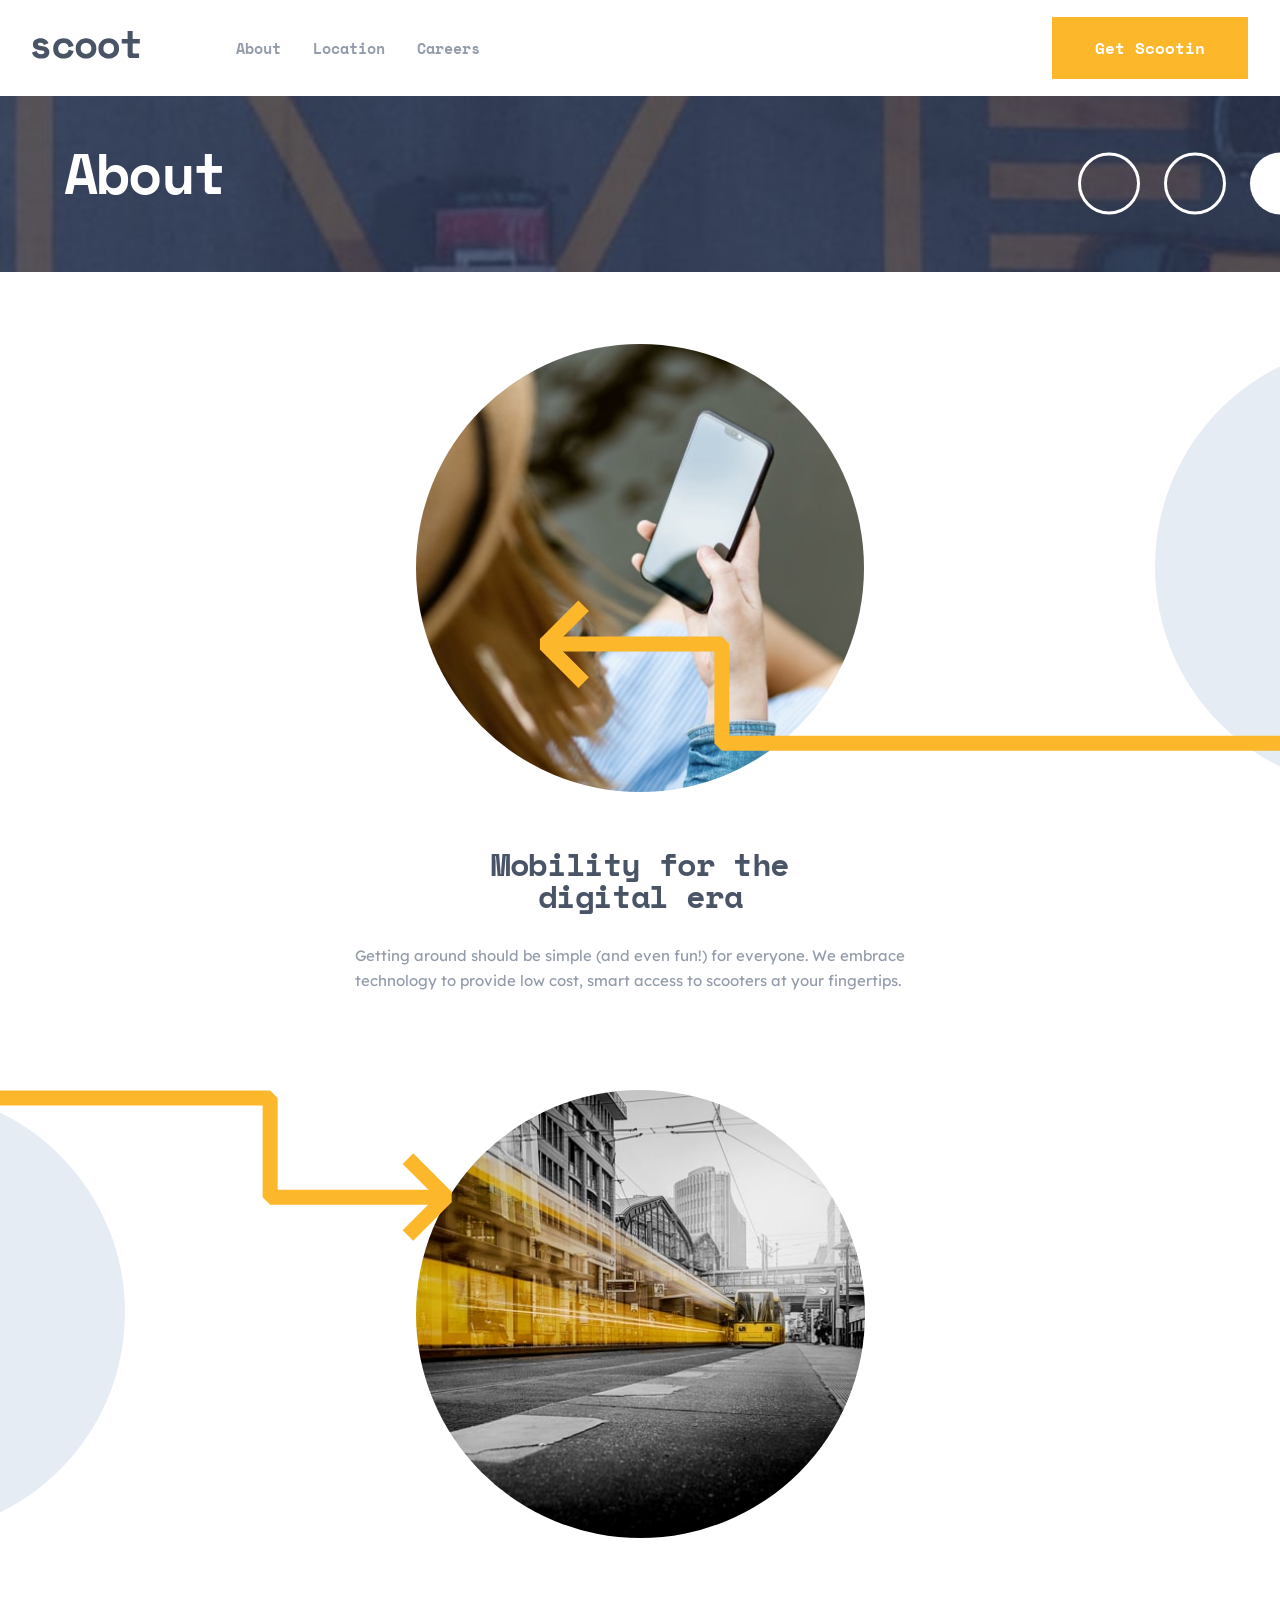
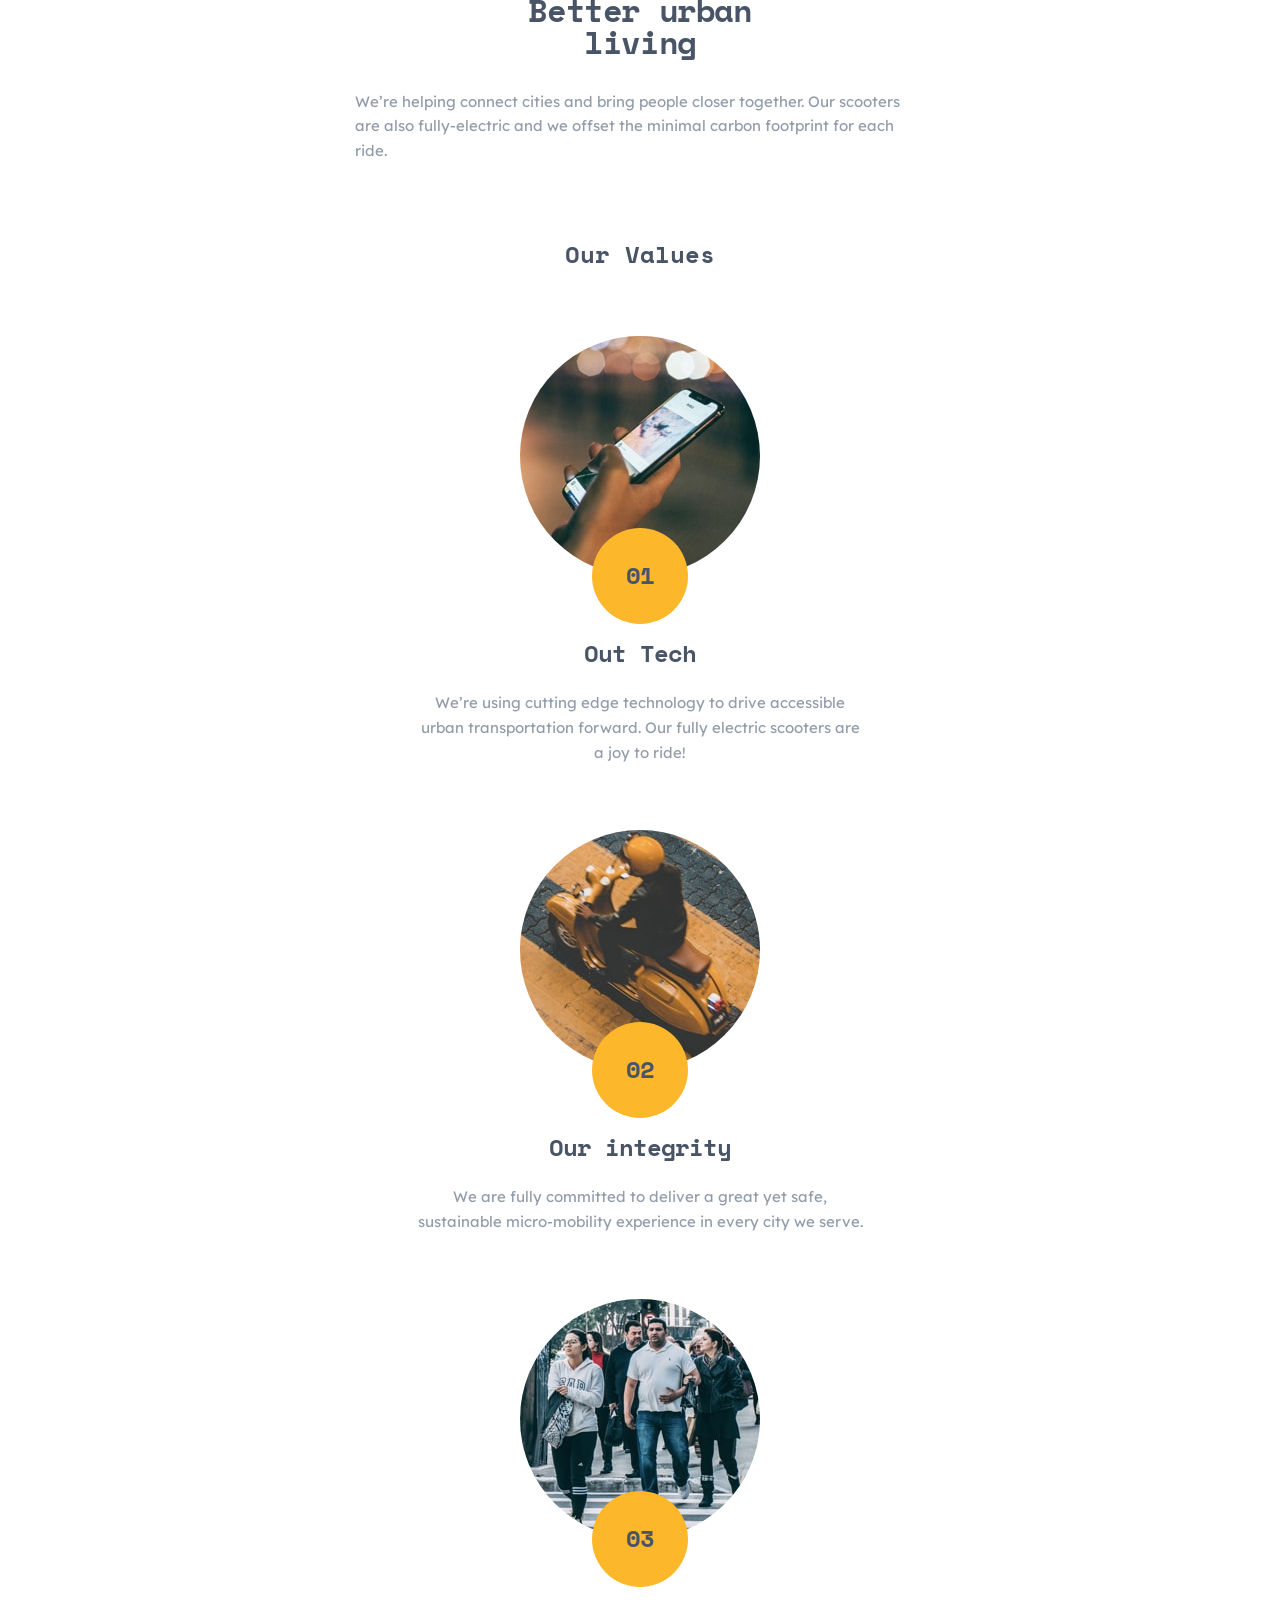
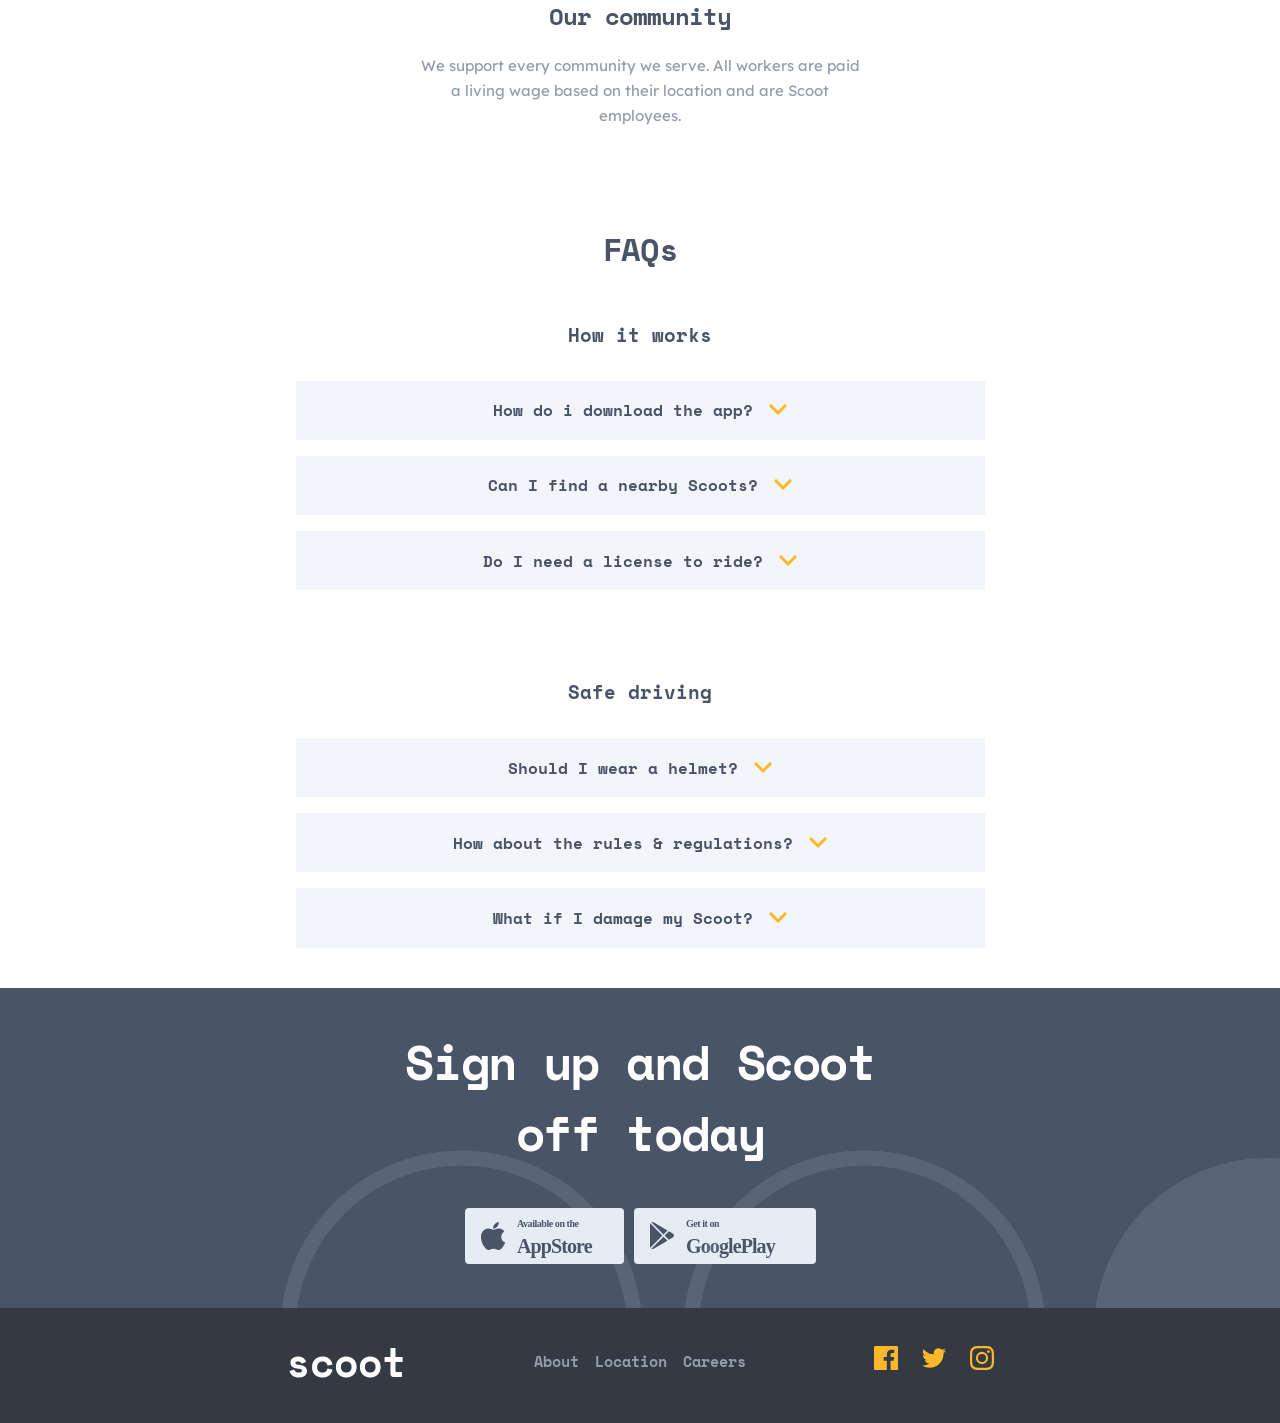
==== commit 2af62c37: "feat: :sparkles: Nav Links all navigation links set" ====
--- a/about.html
+++ b/about.html
@@ -23,18 +23,18 @@
           </a>
           <nav class="header-nav">
             <a class="header-link" href="#">About</a>
-            <a class="header-link" href="#">Location</a>
-            <a class="header-link" href="#">Careers</a>
+            <a class="header-link" href="locations.html">Location</a>
+            <a class="header-link" href="careers.html">Careers</a>
           </nav>
         </div>
-        <a class="header-btn" href="#">Get Scootin</a>
+        <a class="header-btn" href="#download">Get Scootin</a>
         <div id="mobileMenu" class="mobile-menu">
           <nav class="mobile-menu-nav">
             <a class="mobile-nav-link" href="#">About</a>
-            <a class="mobile-nav-link" href="#">Location</a>
-            <a class="mobile-nav-link" href="#">Careers</a>
+            <a class="mobile-nav-link" href="locations.html">Location</a>
+            <a class="mobile-nav-link" href="careers.html">Careers</a>
           </nav>
-          <a class="mobile-nav-button" href="#">Get Scootin</a>
+          <a class="mobile-nav-button" href="#download">Get Scootin</a>
         </div>
       </header>
       <main>
@@ -63,7 +63,7 @@
               src="./assets/images/digital-era.jpg"
               alt="Person holding a smartphone with a blank screen, wearing a light blue striped shirt and tan hat, standing outdoors against a blurred natural background. The scene conveys a contemporary, connected lifestyle with a calm and focused mood."
             />
-            <div class="about-text-container">
+            <div class="about-text-container about-one">
               <h2 class="article-header">Mobility for the digital era</h2>
               <p class="article-text">
                 Getting around should be simple (and even fun!) for everyone. We
@@ -271,7 +271,7 @@
         </section>
       </main>
       <footer>
-        <section class="download-section">
+        <section class="download-section" id="download">
           <h2 class="download-title">Sign up and Scoot <br />off today</h2>
           <div class="download-links">
             <img
@@ -298,8 +298,8 @@
             <h3 class="footer-title">scoot</h3>
             <nav class="footer-nav">
               <a class="footer-link" href="#">About</a>
-              <a class="footer-link" href="#">Location</a>
-              <a class="footer-link" href="#">Careers</a>
+              <a class="footer-link" href="locations.html">Location</a>
+              <a class="footer-link" href="careers.html">Careers</a>
             </nav>
             <div class="social-link-container">
               <a class="social-link" href="#"
--- a/about.css
+++ b/about.css
@@ -675,11 +675,14 @@
 
   .about-header-section {
     justify-content: flex-start;
+    background-image: url(./assets/images/about-hero-tablet.jpg);
     padding: 0 4rem;
+    height: 12.5rem;
   }
 
   .header-circles {
     display: block;
+    top: 5rem;
   }
 
   .article-image {
@@ -747,7 +750,7 @@
 
 @media screen and (min-width: 1440px) {
   header {
-    padding: 48px 0;
+    padding: 48px 4rem;
     width: min(100%, 1440px);
   }
 
@@ -759,11 +762,16 @@
     top: 5rem;
   }
 
+  .about-header-section {
+    background-image: url(./assets/images/about-hero-desktop.jpg);
+  }
+
   .about-article-one {
     flex-direction: row-reverse;
-    justify-content: left;
-    gap: 25rem;
-  }
+    justify-content: center;
+    gap: 17rem;
+  }
+
   .article-header {
     width: 19ch;
     text-align: left;
@@ -775,8 +783,8 @@
 
   .about-article-two {
     flex-direction: row;
-    justify-content: right;
-    gap: 25rem;
+    justify-content: center;
+    gap: 17rem;
   }
 
   .value-item-container {
